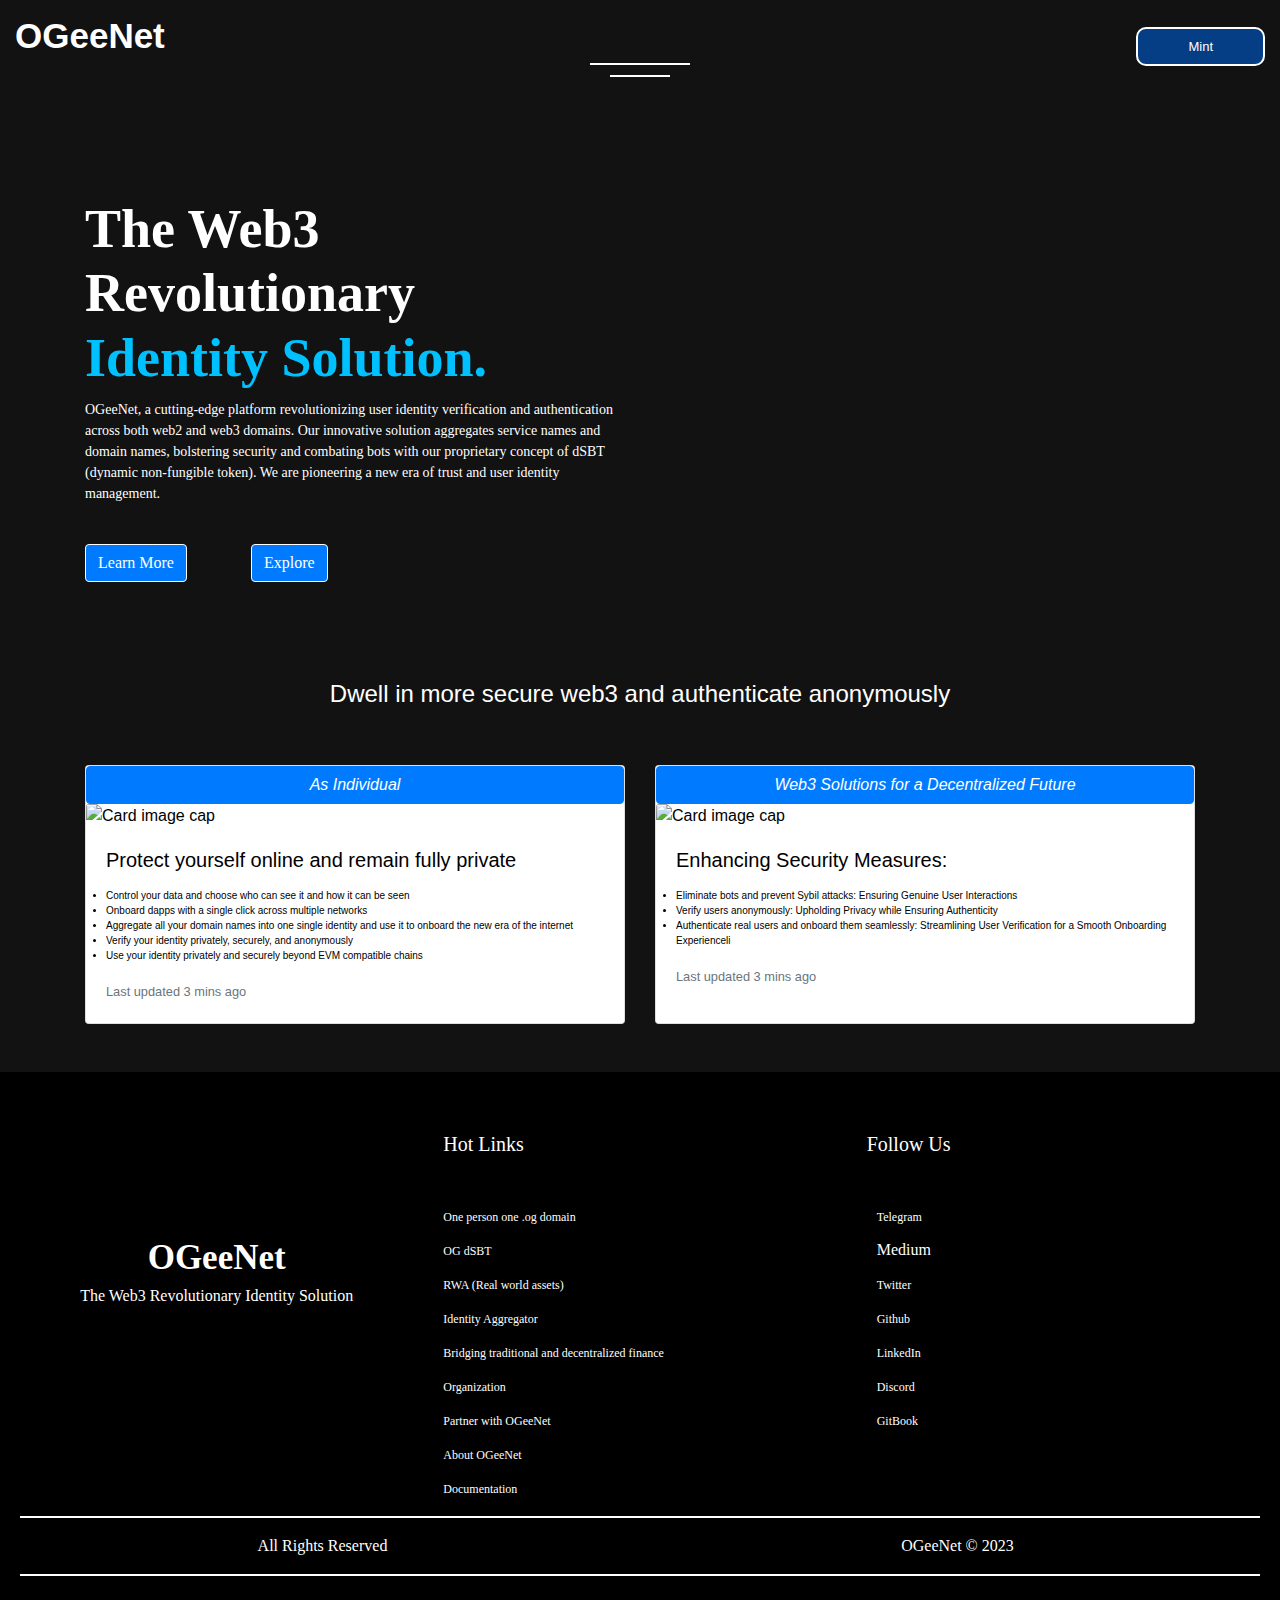
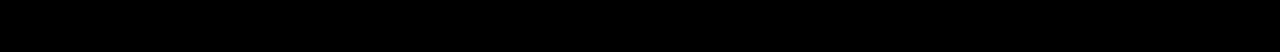
==== index.html @ a22d3715 "footer" ====
<!DOCTYPE html>
<html lang="en">
<head>
    <meta charset="UTF-8">
    <meta name="viewport" content="width=device-width, initial-scale=1.0">
    <link rel="stylesheet" href="https://cdn.jsdelivr.net/npm/bootstrap@4.0.0/dist/css/bootstrap.min.css" integrity="sha384-Gn5384xqQ1aoWXA+058RXPxPg6fy4IWvTNh0E263XmFcJlSAwiGgFAW/dAiS6JXm" crossorigin="anonymous">
    <link rel="stylesheet" href="css/styles.css" type="text/css">
    <title>OGeeNet</title>
</head>
<body>
    
    <header>
        <nav class="container-fluid">
            <a href="#" class="brand">OGeeNet</a>

            <p id="p-line"></p>
            <p id="p-line2"></p>
           
            <div class="lg-extent">
                <button id="nav-btn"><span>Mint</span></button>
            </div>
          </nav>
    </header>

   


    <div class="container" id="landing-page">
       <div class="row">
        <div class="col-md-6">
            <h1>
                The Web3 <br> Revolutionary
                 <br>
                <span id="sp-text">Identity Solution.</span>
    
            </h1>
    
            <p>
                OGeeNet, a cutting-edge platform revolutionizing user identity verification and authentication across both web2 and web3 domains. Our innovative solution aggregates service names and domain names, bolstering security and combating bots with our proprietary concept of dSBT (dynamic non-fungible token). We are pioneering a new era of trust and user identity management.
            </p>
            <br>
           <div>
            <a href="#" class="btn btn-primary">Learn More</a>
            <a href="#" class="btn btn-primary">Explore</a>
           </div>
        </div>
       </div>
    </div>



    <div class="container py-5" id="page-card">
        <h4 class="text-center pb-5">Dwell in more secure web3 and authenticate anonymously</h4>

        <div>
            <div class="card-deck">
                <div class="card">
                    <i class="btn btn-primary">As Individual</i>
                  <img class="card-img-top" src="..." alt="Card image cap">
                  <div class="card-body">
                    <h5 class="card-title">Protect yourself online and remain fully private</h5>
        
                    <p class="card-text">
                        <ul>
                            <li>

                                Control your data and choose who can see it and how it can be seen</li>
                                <li>Onboard dapps with a single click across multiple networks</li>
                               <li>Aggregate all your domain names into one single identity and use it to onboard the new era of the internet</li>
                               <li> Verify your identity privately, securely, and anonymously</li>
                               <li>Use your identity privately and securely beyond EVM compatible chains</li>

                               
                                
                        </ul>
                    </p>

                    <p class="card-text"><small class="text-muted">Last updated 3 mins ago</small></p>
                  </div>
                </div>
               
                <div class="card">
                    <i class="btn btn-primary">Web3 Solutions for a Decentralized Future</i>
                  <img class="card-img-top" src="..." alt="Card image cap">
                  <div class="card-body">
                    <h5 class="card-title">Enhancing Security Measures:</h5>
            
                    <p class="card-text">
                       
                            <ul>
                           


                            <li> Eliminate bots and prevent Sybil attacks: Ensuring Genuine User Interactions</li>
                            <li>Verify users anonymously: Upholding Privacy while Ensuring Authenticity</li>
                            <li>Authenticate real users and onboard them seamlessly: Streamlining User Verification for a Smooth Onboarding Experienceli</li>
                        </ul>
                    </p>
                    <p class="card-text"><small class="text-muted">Last updated 3 mins ago</small></p>
                  </div>
                </div>
              </div>
        </div>
    </div>




    <footer>
        <div>
            <div class="row">
                <div class="col-lg-4" id="footer-brand">
                    <a href="#" class="brand">OGeeNet</a>
                    <p>The Web3 Revolutionary Identity Solution</p>
                </div>
                <div class="col-lg-4">
                    <h5 class="mb-5">Hot Links</h5>
            




                    <ul>
                        <li><a href="#">One person one .og domain</a></li>
                        <li><a href="#">OG dSBT</a></li>
                        <li><a href="#">RWA (Real world assets)</a></li>
                        <li><a href="#">Identity Aggregator</a></li>
                        <li><a href="#">Bridging traditional and decentralized finance</a></li>
                        <li><a href="#">Organization</a></li>
                        <li><a href="#">Partner with OGeeNet</a></li>
                        <li><a href="#">About OGeeNet</a></li>
                        <li><a href="#">Documentation</a></li>

                    </ul>
                </div>

                <div class="col-lg-4">
                    <h5 class="mb-5">Follow Us</h5>
                    <ul>
                        <li><a href="#"><i class="fa-brands fa-telegram"></i>Telegram</a></li>
                        <li><a href="#"></a><i class="fa-brands fa-medium"></i>Medium</li>
                        <li><a href="#"><i class="fa-brands fa-twitter"></i>Twitter</a></li>
                        <li><a href="#"><i class="fa-brands fa-github"></i>Github</a></li>
                        <li><a href="#"><i class="fa-brands fa-linkedin"></i>LinkedIn</a></li>
                        <li><a href="#"><i class="fa-brands fa-discord"></i>Discord</a></li>
                        <li><a href="#"><i class="fa-solid fa-book"></i>GitBook</a></li>
                       
                    </ul>
                </div>
            </div>
        </div>

        <span><p></p></span>
        <div class="row text-center">
            <div class="col-lg-6">
                <p>All Rights Reserved</p>
            </div>

            <div class="col-lg-6">
               <p> OGeeNet © 2023</p>
            </div>
        </div>

        <span><p></p></span>
    </footer>


<script src="https://code.jquery.com/jquery-3.2.1.slim.min.js" integrity="sha384-KJ3o2DKtIkvYIK3UENzmM7KCkRr/rE9/Qpg6aAZGJwFDMVNA/GpGFF93hXpG5KkN" crossorigin="anonymous"></script>
<script src="https://cdn.jsdelivr.net/npm/popper.js@1.12.9/dist/umd/popper.min.js" integrity="sha384-ApNbgh9B+Y1QKtv3Rn7W3mgPxhU9K/ScQsAP7hUibX39j7fakFPskvXusvfa0b4Q" crossorigin="anonymous"></script>
<script src="https://cdn.jsdelivr.net/npm/bootstrap@4.0.0/dist/js/bootstrap.min.js" integrity="sha384-JZR6Spejh4U02d8jOt6vLEHfe/JQGiRRSQQxSfFWpi1MquVdAyjUar5+76PVCmYl" crossorigin="anonymous"></script>
<script src="https://kit.fontawesome.com/83aa40f2f0.js" crossorigin="anonymous"></script>
</body>
</html>
---- css/styles.css ----
* {
    padding: 0;
    margin: 0;
    box-sizing: border-box;


}

body {
    background-color: #121212;
    color: white;
}

a {
    color: white;
}
a:hover{
    color: #fff;
}
nav {
    margin-top: 10px;
}
.brand {
    font-size: 35px;
    font-weight: 900;
}
nav #line {
    width: 300px;
    height: 5px;
    background-color: #fff;
    

}

#nav-btn {
    padding: 8px 50px;
    background-color: #063E85;
    color: #fff;
    font-size: 13px;
    border: 2px solid #fff;
    border-radius: 10px;
    float: right;
    margin-top: -50px;
}

#p-line {
    margin: auto;
    width: 60px;
    height: 2px;
    background-color: #fff;
    text-align: center;
    margin-bottom: 10px;
}
#p-line2 {
    margin: auto;
    width: 30px;
    height: 2px;
    background-color: #fff;
    text-align: center;
}

#landing-page {
    margin-top: 120px;
    font-family: 'Montserrat';
}

#landing-page a{
    border: 1px solid #fff;
    margin-right: 60px;
}

#landing-page #sp-text{
    color: #00C1FF;
}

#landing-page h1{
    font-size: 54px;
    font-family: 'Montserrat';
    font-weight: 900;
}
#landing-page p{
    font-size: 14px;
}

#page-card{
    color: #000;
    margin-top: 50px;
}
#page-card h4{
    color: #fff;
}

#page-card li{
    font-size:10px;
}



footer{
    font-family: 'Montserrat';
    background-color: #000000;
    padding: 60px 20px;
}


footer li{
    list-style: none;
    margin-top: 10px;

}

footer a {
    font-size: 12px;
}
footer i{
    margin-right: 10px;
}
footer span p{
    width: 100%;
    height: 2px;
    background-color: #fff;
}



@media only screen and (min-width: 781px) {
  

    #p-line {
        margin: auto;
        width: 100px;
        height: 2px;
        background-color: #fff;
        text-align: center;
        margin-bottom: 10px;
    }
    #p-line2 {
        margin: auto;
        width: 60px;
        height: 2px;
        background-color: #fff;
        text-align: center;
    }


    footer #footer-brand{
        margin-top: 100px;
        text-align: center;
    }
    

}

@media only screen and (max-width: 780px){
    #landing-page h1{
        font-size: 35px;
    }
}
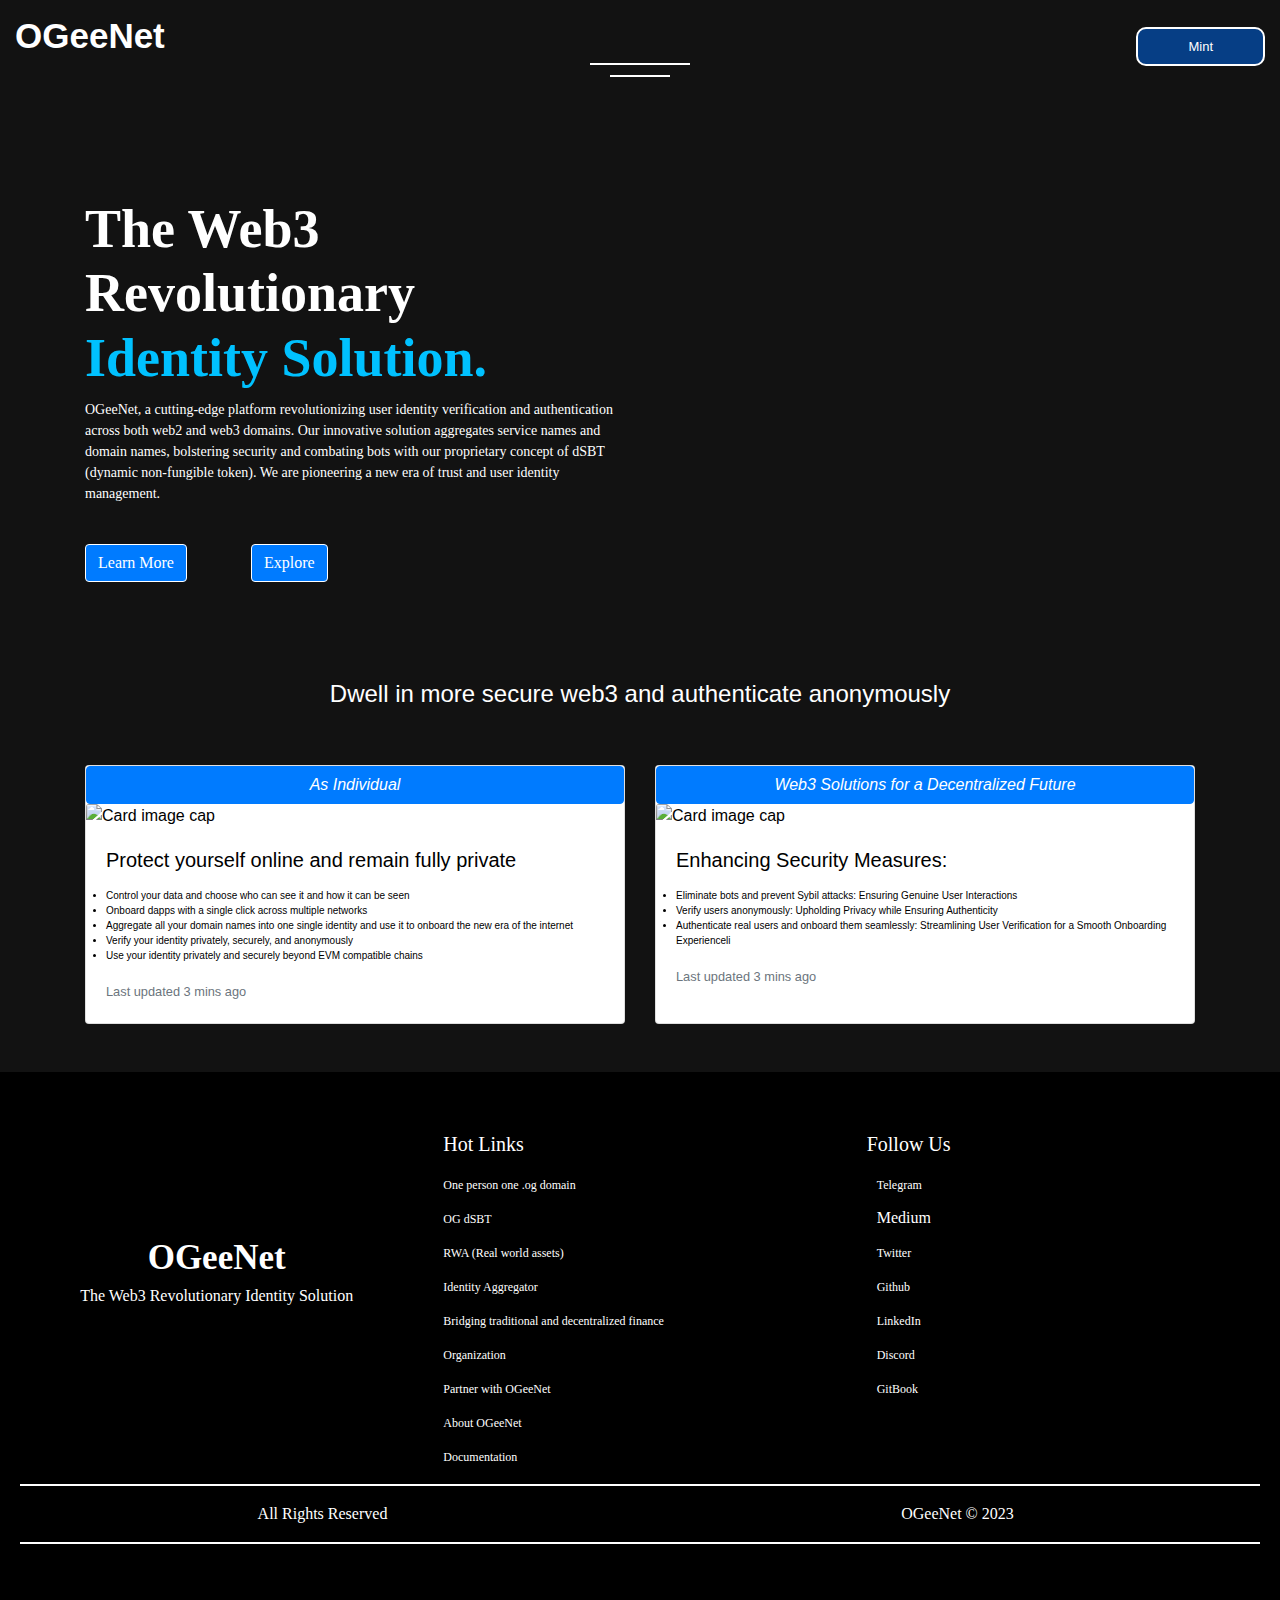
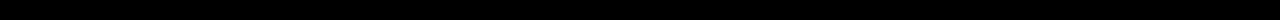
==== commit f53708b1: "footer" ====
--- a/index.html
+++ b/index.html
@@ -114,7 +114,7 @@
                     <p>The Web3 Revolutionary Identity Solution</p>
                 </div>
                 <div class="col-lg-4">
-                    <h5 class="mb-5">Hot Links</h5>
+                    <h5 class="mb-3">Hot Links</h5>
             
 
 
@@ -135,7 +135,7 @@
                 </div>
 
                 <div class="col-lg-4">
-                    <h5 class="mb-5">Follow Us</h5>
+                    <h5 class="mb-3">Follow Us</h5>
                     <ul>
                         <li><a href="#"><i class="fa-brands fa-telegram"></i>Telegram</a></li>
                         <li><a href="#"></a><i class="fa-brands fa-medium"></i>Medium</li>
@@ -160,7 +160,6 @@
                <p> OGeeNet © 2023</p>
             </div>
         </div>
-
         <span><p></p></span>
     </footer>
 
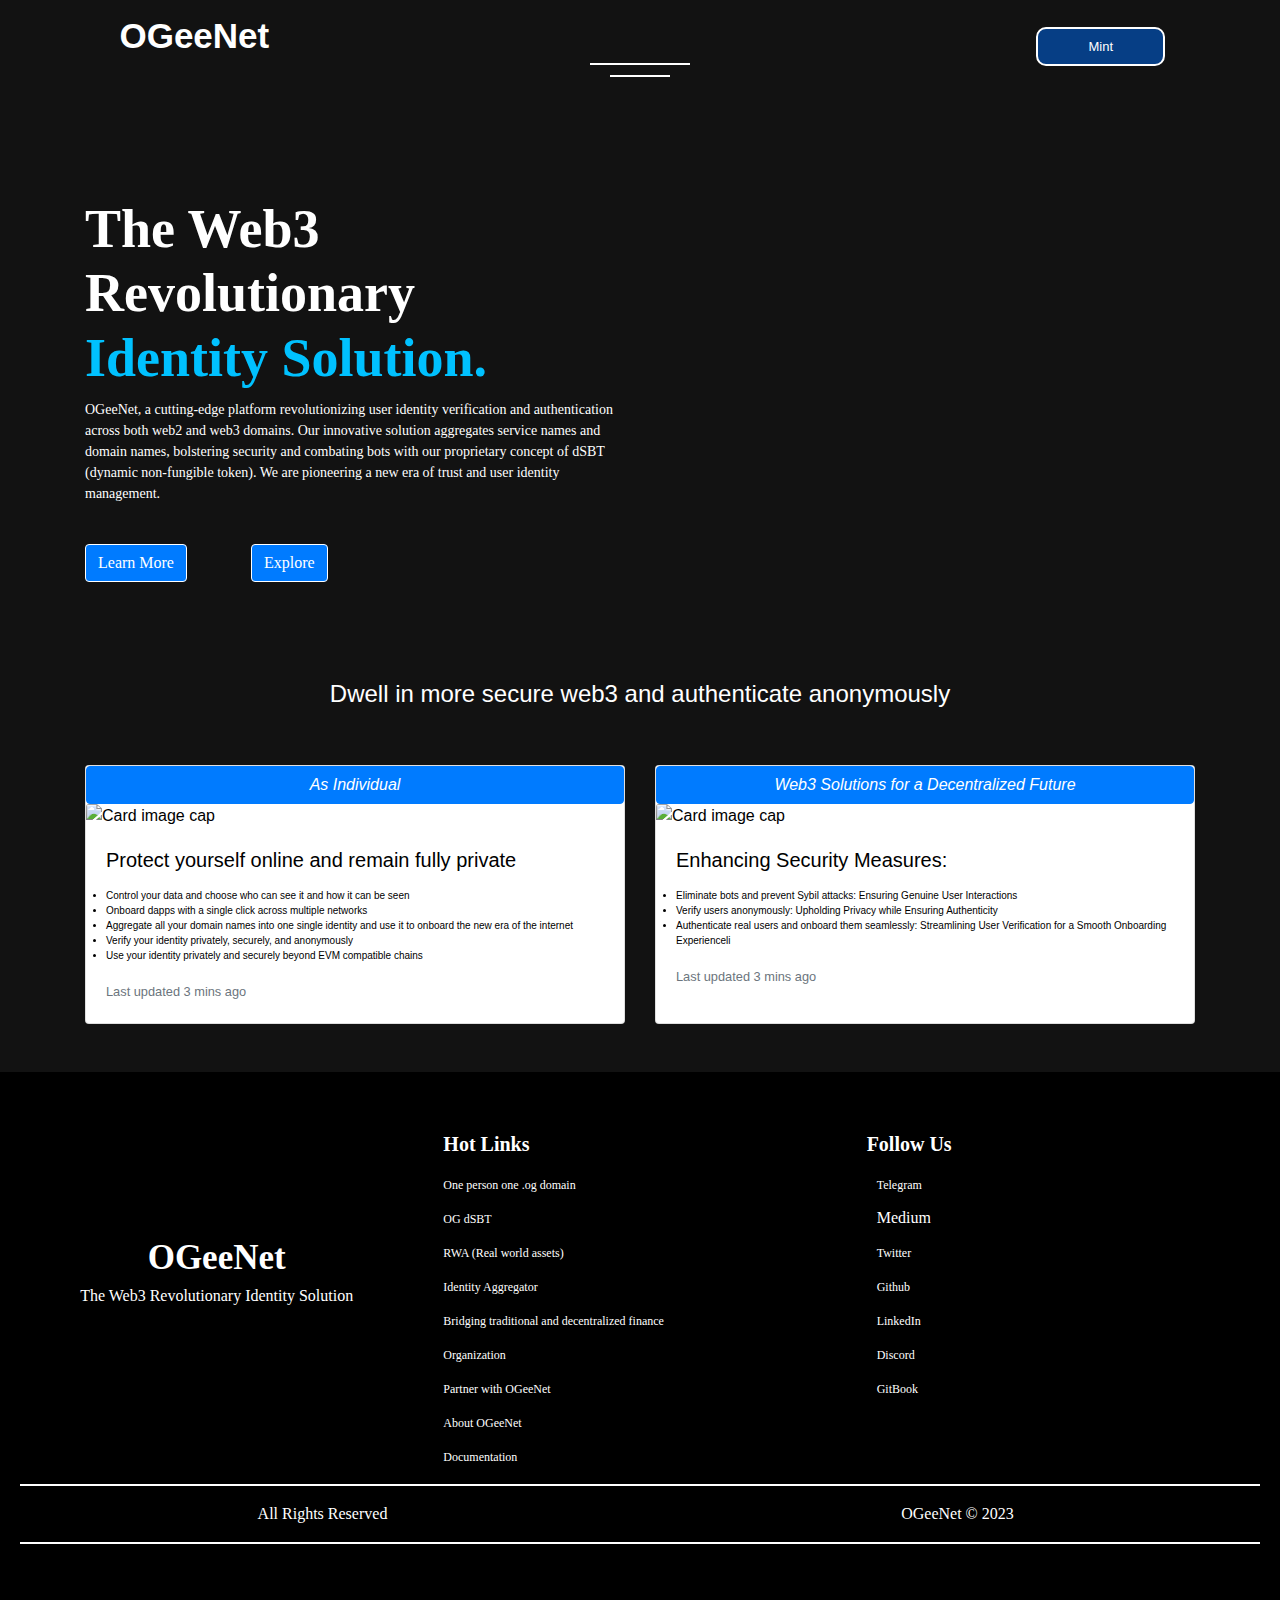
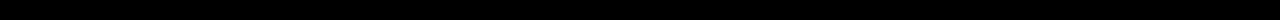
==== commit bb37fbd7: "footer" ====
--- a/index.html
+++ b/index.html
@@ -11,6 +11,7 @@
     
     <header>
         <nav class="container-fluid">
+            <img src="" alt="">
             <a href="#" class="brand">OGeeNet</a>
 
             <p id="p-line"></p>
@@ -137,13 +138,13 @@
                 <div class="col-lg-4">
                     <h5 class="mb-3">Follow Us</h5>
                     <ul>
-                        <li><a href="#"><i class="fa-brands fa-telegram"></i>Telegram</a></li>
+                        <li><a href="https://t.me/BetaNft"><i class="fa-brands fa-telegram"></i>Telegram</a></li>
                         <li><a href="#"></a><i class="fa-brands fa-medium"></i>Medium</li>
-                        <li><a href="#"><i class="fa-brands fa-twitter"></i>Twitter</a></li>
+                        <li><a href="https://twitter.com/OGeeNet"><i class="fa-brands fa-twitter"></i>Twitter</a></li>
                         <li><a href="#"><i class="fa-brands fa-github"></i>Github</a></li>
                         <li><a href="#"><i class="fa-brands fa-linkedin"></i>LinkedIn</a></li>
-                        <li><a href="#"><i class="fa-brands fa-discord"></i>Discord</a></li>
-                        <li><a href="#"><i class="fa-solid fa-book"></i>GitBook</a></li>
+                        <li><a href="https://discord.gg/JMw3vTjDrb"><i class="fa-brands fa-discord"></i>Discord</a></li>
+                        <li><a href="https://docs-furanlab.gitbook.io/furan"><i class="fa-solid fa-book"></i>GitBook</a></li>
                        
                     </ul>
                 </div>
--- a/css/styles.css
+++ b/css/styles.css
@@ -121,9 +121,16 @@
     background-color: #fff;
 }
 
+footer h5{
+    font-weight: 600;
+}
+
 
 
 @media only screen and (min-width: 781px) {
+    header{
+        padding: 0 100px;
+    }
   
 
     #p-line {
@@ -155,4 +162,7 @@
     #landing-page h1{
         font-size: 35px;
     }
+    footer{
+        text-align: center;
+    }
 }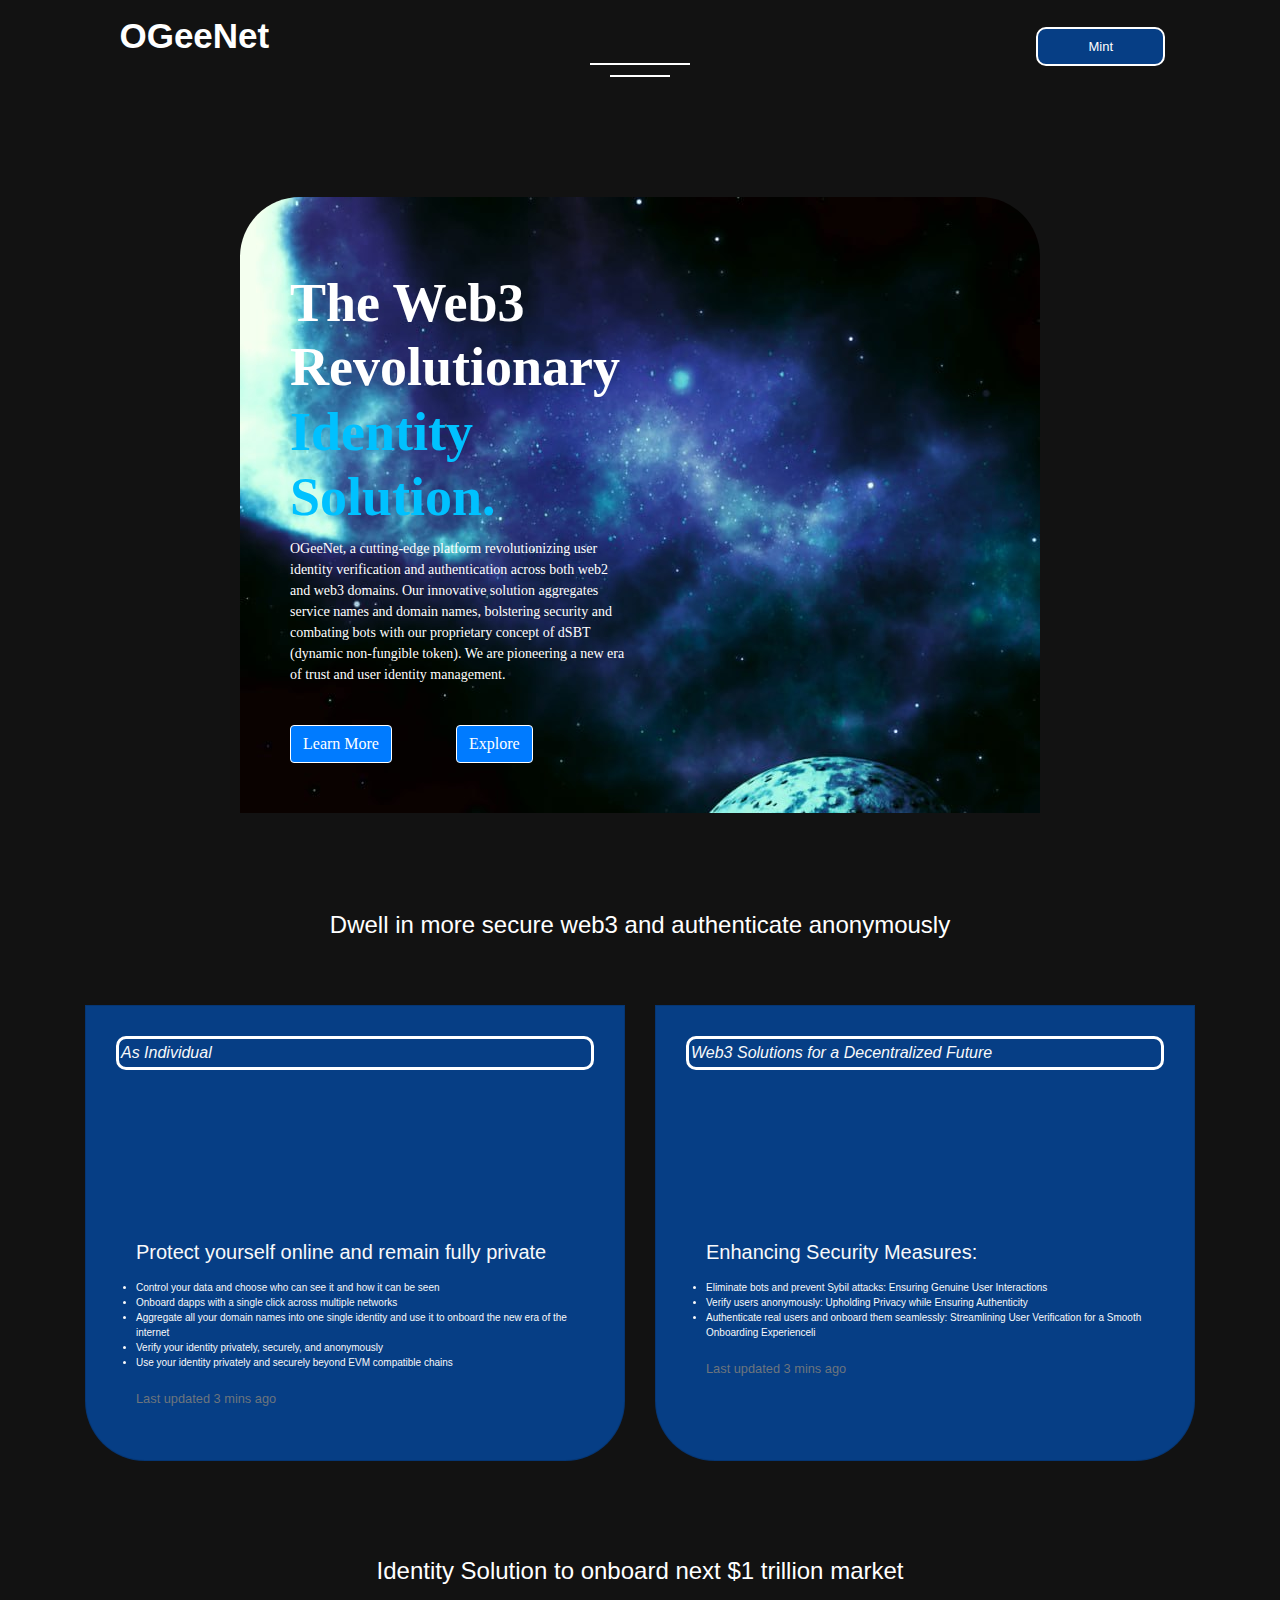
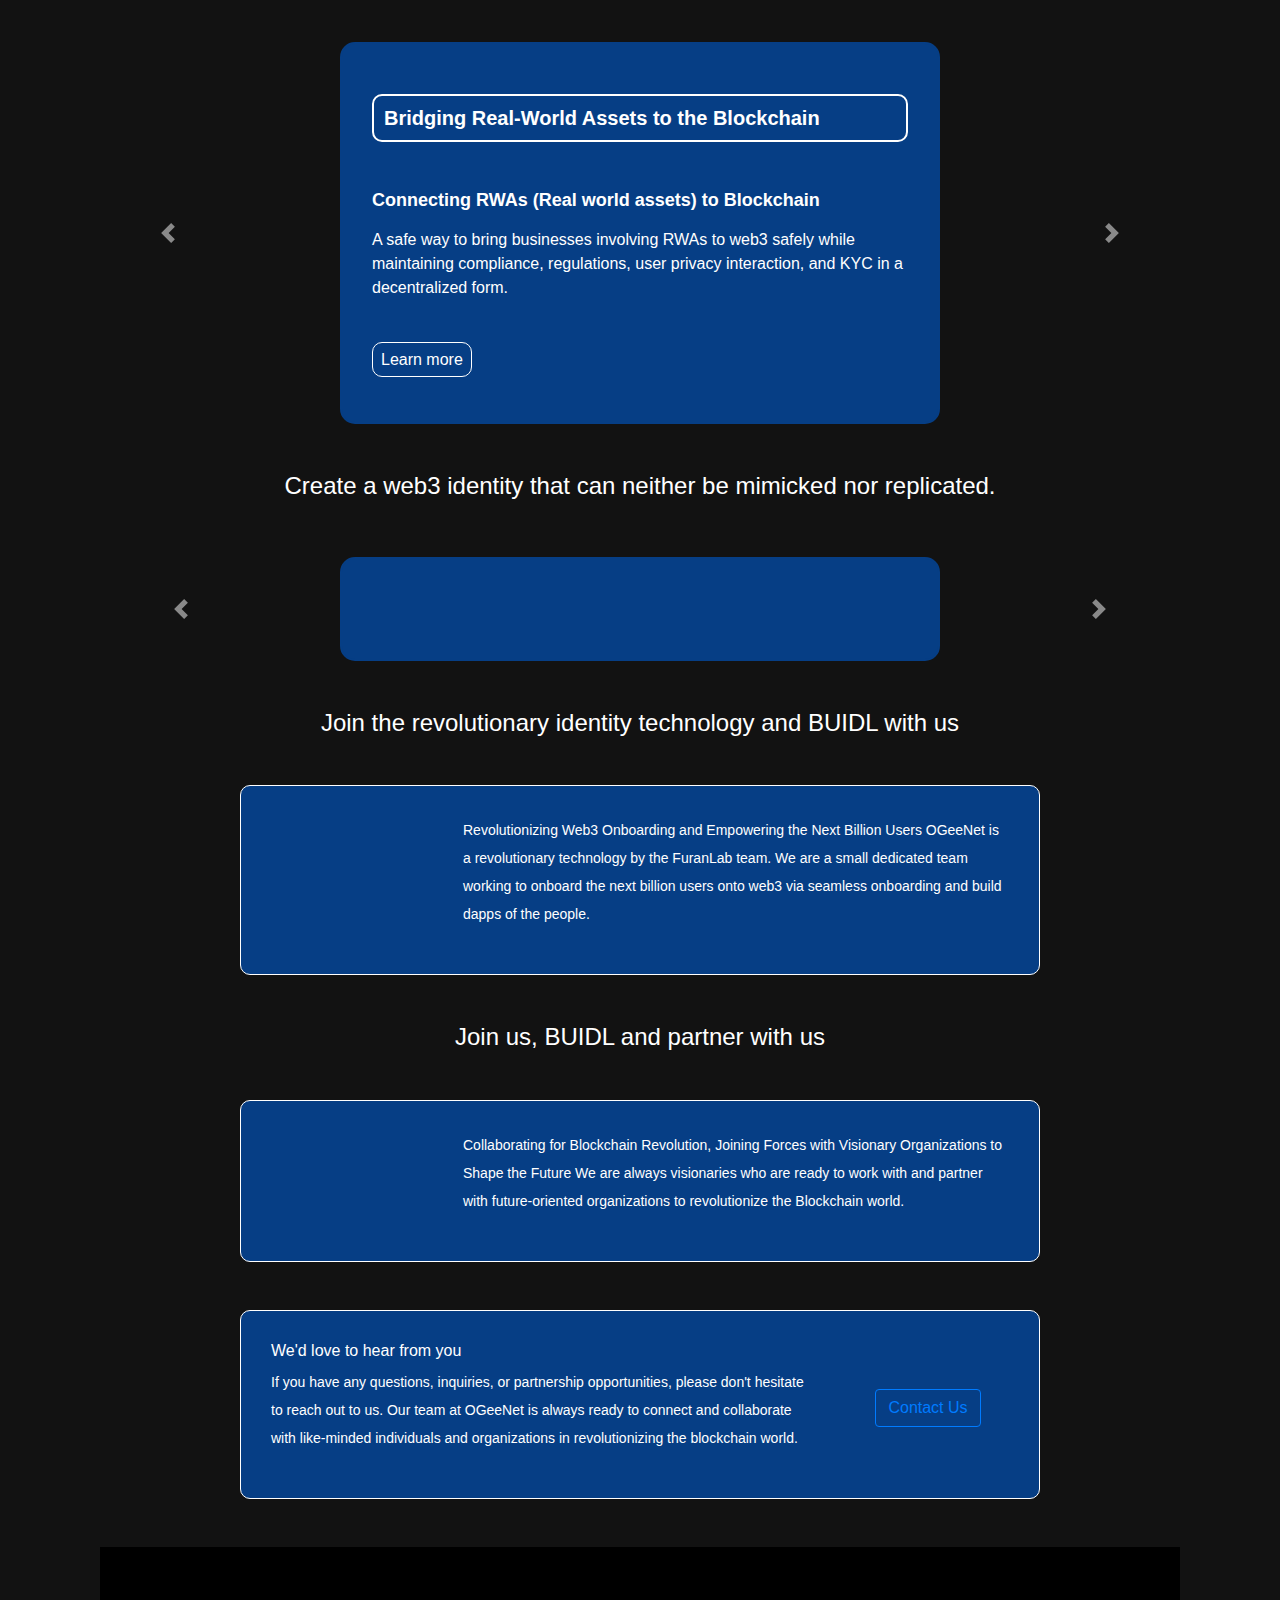
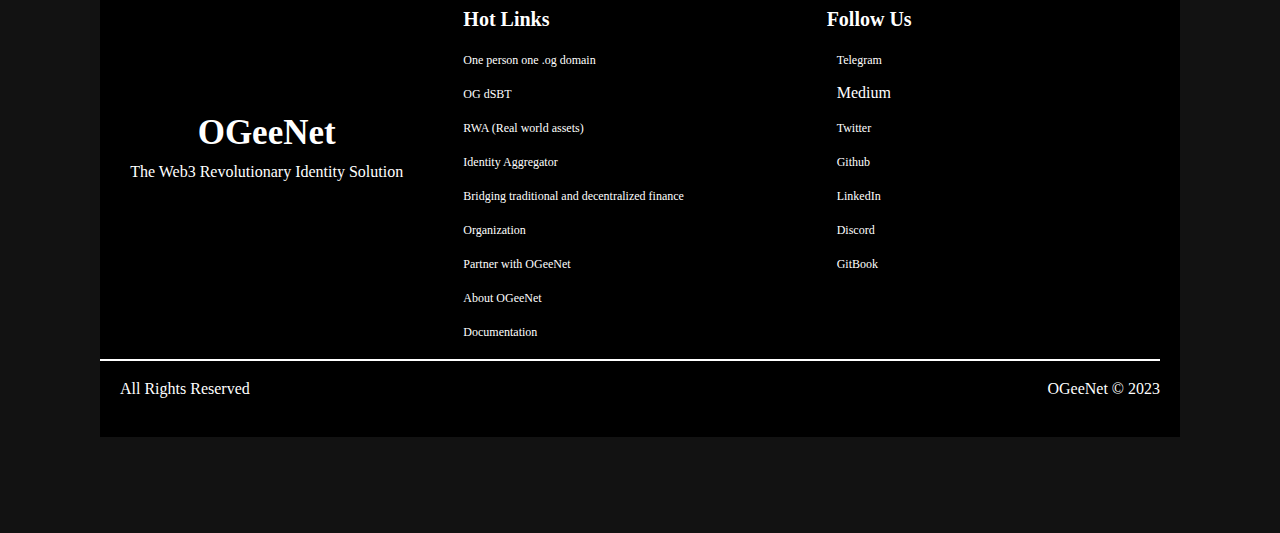
==== commit bc50a8b1: "mobile" ====
--- a/index.html
+++ b/index.html
@@ -16,37 +16,77 @@
 
             <p id="p-line"></p>
             <p id="p-line2"></p>
-           
             <div class="lg-extent">
-                <button id="nav-btn"><span>Mint</span></button>
-            </div>
+              
+              <button id="nav-btn" data-toggle="modal" data-target="#exampleModalCenter"><span>Mint</span></button>
+            </div>
+
+            
+
+  
+  <!-- Modal -->
+  <div class="modal fade" id="exampleModalCenter" tabindex="-1" role="dialog" aria-labelledby="exampleModalCenterTitle" aria-hidden="true">
+    <div class="modal-dialog modal-dialog-centered" role="document">
+      <div class="modal-content">
+        <div class="modal-header">
+          <h5 class="modal-title" id="exampleModalLongTitle">Choose the way to connect:</h5>
+          <button type="button" class="close" data-dismiss="modal" aria-label="Close">
+            <span aria-hidden="true">&times;</span>
+          </button>
+        </div>
+        <br>
+        <div class="modal-body text-dark">
+
+          <div class="row">
+            <div class="col-12">
+              
+          <a href="mint.html">Venom chrome extension</a>
+            </div>
+            <br><br><br>
+
+            <div class="col-12">
+             
+          <a href="mint.html">Venom Mobile App</a>
+            </div>
+          </div>
+        </div>
+       
+      </div>
+    </div>
+  </div>
           </nav>
     </header>
 
    
 
 
-    <div class="container" id="landing-page">
-       <div class="row">
-        <div class="col-md-6">
-            <h1>
-                The Web3 <br> Revolutionary
-                 <br>
-                <span id="sp-text">Identity Solution.</span>
-    
-            </h1>
-    
-            <p>
-                OGeeNet, a cutting-edge platform revolutionizing user identity verification and authentication across both web2 and web3 domains. Our innovative solution aggregates service names and domain names, bolstering security and combating bots with our proprietary concept of dSBT (dynamic non-fungible token). We are pioneering a new era of trust and user identity management.
-            </p>
-            <br>
-           <div>
-            <a href="#" class="btn btn-primary">Learn More</a>
-            <a href="#" class="btn btn-primary">Explore</a>
-           </div>
-        </div>
-       </div>
-    </div>
+
+      <div class="container" id="landing-page">
+      
+        <div class="row">
+         <div class="col-md-6">
+           <img  alt="">
+             <h1>
+                 The Web3 <br> Revolutionary
+                  <br>
+                 <span id="sp-text">Identity Solution.</span>
+     
+             </h1>
+     
+             <p>
+                 OGeeNet, a cutting-edge platform revolutionizing user identity verification and authentication across both web2 and web3 domains. Our innovative solution aggregates service names and domain names, bolstering security and combating bots with our proprietary concept of dSBT (dynamic non-fungible token). We are pioneering a new era of trust and user identity management.
+             </p>
+             <br>
+            <div>
+             <a href="#" class="btn btn-primary">Learn More</a>
+             <a href="#" class="btn btn-primary">Explore</a>
+            </div>
+         </div>
+        </div>
+     </div>
+
+ 
+   
 
 
 
@@ -54,10 +94,13 @@
         <h4 class="text-center pb-5">Dwell in more secure web3 and authenticate anonymously</h4>
 
         <div>
-            <div class="card-deck">
+            <div class="card-deck text-light">
+              
                 <div class="card">
-                    <i class="btn btn-primary">As Individual</i>
-                  <img class="card-img-top" src="..." alt="Card image cap">
+                 
+                    <i class="">As Individual</i>
+                   
+                  
                   <div class="card-body">
                     <h5 class="card-title">Protect yourself online and remain fully private</h5>
         
@@ -70,9 +113,7 @@
                                <li>Aggregate all your domain names into one single identity and use it to onboard the new era of the internet</li>
                                <li> Verify your identity privately, securely, and anonymously</li>
                                <li>Use your identity privately and securely beyond EVM compatible chains</li>
-
-                               
-                                
+      
                         </ul>
                     </p>
 
@@ -81,8 +122,8 @@
                 </div>
                
                 <div class="card">
-                    <i class="btn btn-primary">Web3 Solutions for a Decentralized Future</i>
-                  <img class="card-img-top" src="..." alt="Card image cap">
+                    <i class="">Web3 Solutions for a Decentralized Future</i>
+                 
                   <div class="card-body">
                     <h5 class="card-title">Enhancing Security Measures:</h5>
             
@@ -102,6 +143,182 @@
                 </div>
               </div>
         </div>
+    </div>
+
+
+
+
+    <div class="container py-5" id="flip-card">
+      <h4 class="text-center pb-5">Identity Solution to onboard next $1 trillion
+        market
+      </h4>
+
+        
+      <div>
+        <div id="carouselExampleIndicators" class="carousel slide" data-ride="carousel">
+    
+          <div class="carousel-inner">
+            <div class="carousel-item active">
+              <div id="float-card">
+                <h5 class="mb-5">Bridging Real-World Assets to the Blockchain</h5>
+
+                <h6 class="mb-3">Connecting RWAs (Real world assets) to Blockchain</h6>
+                <p class="mb-5">
+                  A safe way to bring businesses involving RWAs to web3 safely while maintaining compliance, regulations, user privacy interaction, and KYC in a decentralized form.
+                </p>
+                
+                <a href="#">Learn more</a>
+              </div>
+            </div>
+            <div class="carousel-item">
+              <div id="float-card">
+                <h5 class="mb-5">Seamless Identity Aggression: Streamling User Identity Across Web2 and Web3 Era</h5>
+
+                <h6 class="mb-3">Connecting RWAs (Real world assets) to Blockchain</h6>
+                <p class="mb-5">
+                  A safe way to bring businesses involving RWAs to web3 safely while maintaining compliance, regulations, user privacy interaction, and KYC in a decentralized form.
+                </p>
+                
+                <a href="#">Learn more</a>
+              </div>
+            </div>
+            <div class="carousel-item">
+              <div id="float-card">
+                <h5 class="mb-5">Empowering Privacy</h5>
+
+                <h6 class="mb-3">Connecting RWAs (Real world assets) to Blockchain</h6>
+                <p class="mb-5">
+                  A safe way to bring businesses involving RWAs to web3 safely while maintaining compliance, regulations, user privacy interaction, and KYC in a decentralized form.
+                </p>
+                
+                <a href="#">Learn more</a>
+              </div>
+            </div>
+          </div>
+          <a class="carousel-control-prev" href="#carouselExampleIndicators" role="button" data-slide="prev">
+            <span class="carousel-control-prev-icon" aria-hidden="true"></span>
+            <span class="sr-only">Previous</span>
+          </a>
+          <a class="carousel-control-next" href="#carouselExampleIndicators" role="button" data-slide="next">
+            <span class="carousel-control-next-icon" aria-hidden="true"></span>
+            <span class="sr-only">Next</span>
+          </a>
+        </div>
+      </div>
+
+
+
+
+      <div>
+
+
+      
+
+        
+    <div class="container py-5" id="flip-card">
+      <h4 class="text-center pb-5">Create a web3 identity that can
+        neither be mimicked nor replicated.
+      </h4>
+
+        
+      <div>
+        <div id="carouselExampleIndicators" class="carousel slide" data-ride="carousel">
+    
+          <div class="carousel-inner">
+            <div class="carousel-item active">
+             <div id="float-card">
+              <!-- <h5>Bridging Real-World Assets to the Blockchain</h5>
+
+                <h6>Connecting RWAs (Real world assets) to Blockchain</h6>
+                <p>
+                  A safe way to bring businesses involving RWAs to web3 safely while maintaining compliance, regulations, user privacy interaction, and KYC in a decentralized form.
+                </p>
+                
+                <a href="#">Learn more</a> -->
+
+             </div>
+            </div>
+            <div class="carousel-item">
+              <h1 class="d-block w-100 text-center">Hey</h1>
+            </div>
+            <div class="carousel-item">
+              <h1 class="d-block w-100 text-center">Welcome</h1>
+            </div>
+          </div>
+          <a class="carousel-control-prev" href="#carouselExampleIndicators" role="button" data-slide="prev">
+            <span class="carousel-control-prev-icon" aria-hidden="true"></span>
+            <span class="sr-only">Previous</span>
+          </a>
+          <a class="carousel-control-next" href="#carouselExampleIndicators" role="button" data-slide="next">
+            <span class="carousel-control-next-icon" aria-hidden="true"></span>
+            <span class="sr-only">Next</span>
+          </a>
+        </div>
+      </div>
+
+
+      <div>
+
+
+
+
+    <div class="container" id="join">
+      <h4 class="text-center mt-5">Join the revolutionary identity technology and BUIDL with us</h4>
+
+      <div id="join-board" class="mt-5">
+       <div class="row">
+        <div class="col-lg-3">
+
+        </div>
+        <div class="col-lg-9">
+          <p>
+            Revolutionizing Web3 Onboarding and Empowering the Next Billion Users
+          OGeeNet is a revolutionary technology by the FuranLab team. We are a small dedicated
+           team working to onboard the next billion users onto web3 via seamless onboarding and 
+           build dapps of the people.
+          </p>
+        </div>
+       </div>
+      </div>
+
+      <h4 class="text-center mt-5">Join us, BUIDL and partner with us</h4>
+
+      <div id="join-board" class="mt-5 mb-5"> 
+        <div class="row">
+          <div class="col-lg-3">
+
+          </div>
+
+          <div class="col-lg-9">
+            <p>
+              Collaborating for Blockchain Revolution, Joining Forces with Visionary Organizations to Shape the Future
+    
+              We are always visionaries who are ready to work with and partner with future-oriented organizations to revolutionize the Blockchain world.
+    
+            </p>
+          </div>
+        </div>
+      </div>
+
+
+      <div id="join-board" class="mt-5 mb-5">
+        <div class="row">
+         <div class="col-lg-9">
+          <h6>We'd love to hear from you</h6>
+          <p>
+            
+
+          If you have any questions, inquiries, or partnership opportunities, please don't hesitate to reach out to us. Our team at OGeeNet is always ready to connect and collaborate with like-minded individuals and organizations in revolutionizing the blockchain world.
+          </p>
+ 
+         </div>
+         <div class="col-lg-3 ">
+           <p class="text-center text-light mt-5">
+             <a href="#" class="btn btn-outline-primary">Contact Us</a>
+           </p>
+         </div>
+        </div>
+       </div>
     </div>
 
 
@@ -152,17 +369,15 @@
         </div>
 
         <span><p></p></span>
-        <div class="row text-center">
-            <div class="col-lg-6">
-                <p>All Rights Reserved</p>
-            </div>
-
-            <div class="col-lg-6">
-               <p> OGeeNet © 2023</p>
-            </div>
-        </div>
-        <span><p></p></span>
+        <div id="footer-right">
+            <p>All Rights Reserved</p>
+            <p id="f-l"> OGeeNet © 2023</p>
+        </div>
+     
     </footer>
+
+
+
 
 
 <script src="https://code.jquery.com/jquery-3.2.1.slim.min.js" integrity="sha384-KJ3o2DKtIkvYIK3UENzmM7KCkRr/rE9/Qpg6aAZGJwFDMVNA/GpGFF93hXpG5KkN" crossorigin="anonymous"></script>
--- a/css/styles.css
+++ b/css/styles.css
@@ -19,7 +19,10 @@
 }
 nav {
     margin-top: 10px;
-}
+   
+}
+
+
 .brand {
     font-size: 35px;
     font-weight: 900;
@@ -28,12 +31,35 @@
     width: 300px;
     height: 5px;
     background-color: #fff;
-    
-
-}
+}
+
+
+
+.modal-content{
+    background-image: linear-gradient(180deg, #55C8ED 0%, #16155D 78.12%, #063E88 100%);
+    padding: 30px;
+
+}
+
+
+.modal-body {
+    text-align: center;
+    margin-top: 20px;
+}
+
+
+.modal-body a{
+    border: 1px solid #fff;
+    border-radius: 5px;
+    padding: 15px;
+    margin-bottom: 20px;
+    background-color: #063E85;
+}
+
+
 
 #nav-btn {
-    padding: 8px 50px;
+    padding: 8px 30px;
     background-color: #063E85;
     color: #fff;
     font-size: 13px;
@@ -42,6 +68,8 @@
     float: right;
     margin-top: -50px;
 }
+
+
 
 #p-line {
     margin: auto;
@@ -59,14 +87,41 @@
     text-align: center;
 }
 
+
+/* img.background {
+    position: absolute;
+    left: 0px;
+    z-index: -1;
+    max-width: 800px;
+    border-radius: 60px 60px 0 0;
+    -webkit-filter: blur(10px); 
+    filter: blur(10px);
+    } */
+
 #landing-page {
     margin-top: 120px;
     font-family: 'Montserrat';
+    padding: 50px;
+    background-image: url(../images/bgimage.gif);
+    position: relative;
+    left: 0px;
+    z-index: -1;
+    max-width: 800px;
+    border-radius: 60px 60px 0 0;
+    /* -webkit-filter: blur(10px);
+    filter: blur(10px); */
+}
+#landing-page .row{
+    display: block;
+    filter: none;
+    -webkit-filter: none;
+    z-index: 10;
 }
 
 #landing-page a{
     border: 1px solid #fff;
     margin-right: 60px;
+    
 }
 
 #landing-page #sp-text{
@@ -77,6 +132,8 @@
     font-size: 54px;
     font-family: 'Montserrat';
     font-weight: 900;
+  
+
 }
 #landing-page p{
     font-size: 14px;
@@ -85,21 +142,87 @@
 #page-card{
     color: #000;
     margin-top: 50px;
-}
+    
+    
+}
+#page-card .card{
+    border-radius: 0px 0px 60px 60px;
+    background-color: #063E85;
+    margin-top: 10px;
+    padding: 30px;
+}
+
+
 #page-card h4{
     color: #fff;
 }
 
+#page-card .card-body{
+    margin-top: 150px;
+}
+
+#page-card  i{
+    border: 3px solid #fff;
+   border-radius: 10px;
+   padding: 2px;
+}
 #page-card li{
     font-size:10px;
 }
+
+
+#join-board{
+    max-width: 800px;
+    background-color: #063E85;
+    color: #fff;
+    border: 1px solid #fff;
+    border-radius: 10px;
+    margin: auto;
+    padding: 30px;
+}
+
+#join-board p{
+    
+    font-size: 14px;
+    line-height: 2em;
+}
+
+#flip-card #float-card{
+    border: 2px solid #063E85;
+    border-radius: 15px;
+    background-color: #063E85;
+    max-width: 600px;
+    margin: auto;
+    padding: 50px 30px;
+}
+
+#float-card h5{
+
+ font-weight: 600;
+ border: 2px solid #fff;
+ padding: 10px;
+ border-radius: 10px;
+ 
+}
+#float-card h6{
+    font-weight: 600;
+    font-size: 18px;
+}
+
+#float-card a{
+    border: 1px solid #fff;
+    border-radius: 10px;
+    padding: 8px;
+    margin-top: 20px;
+}
+
 
 
 
 footer{
     font-family: 'Montserrat';
     background-color: #000000;
-    padding: 60px 20px;
+    padding: 60px 20px 20px 0;
 }
 
 
@@ -124,12 +247,22 @@
 footer h5{
     font-weight: 600;
 }
+#footer-right{
+    margin-left: 20px;
+}
+#footer-right #f-l{
+    float: right;
+    margin-top: -40px;
+}
 
 
 
 @media only screen and (min-width: 781px) {
     header{
         padding: 0 100px;
+    }
+    #nav-btn {
+        padding: 8px 50px;
     }
   
 
@@ -159,10 +292,17 @@
 }
 
 @media only screen and (max-width: 780px){
+    #landing-page{
+        text-align: center;
+    }
     #landing-page h1{
         font-size: 35px;
     }
     footer{
         text-align: center;
     }
+    .brand {
+        font-size: 25px;
+        font-weight: 900;
+    }
 }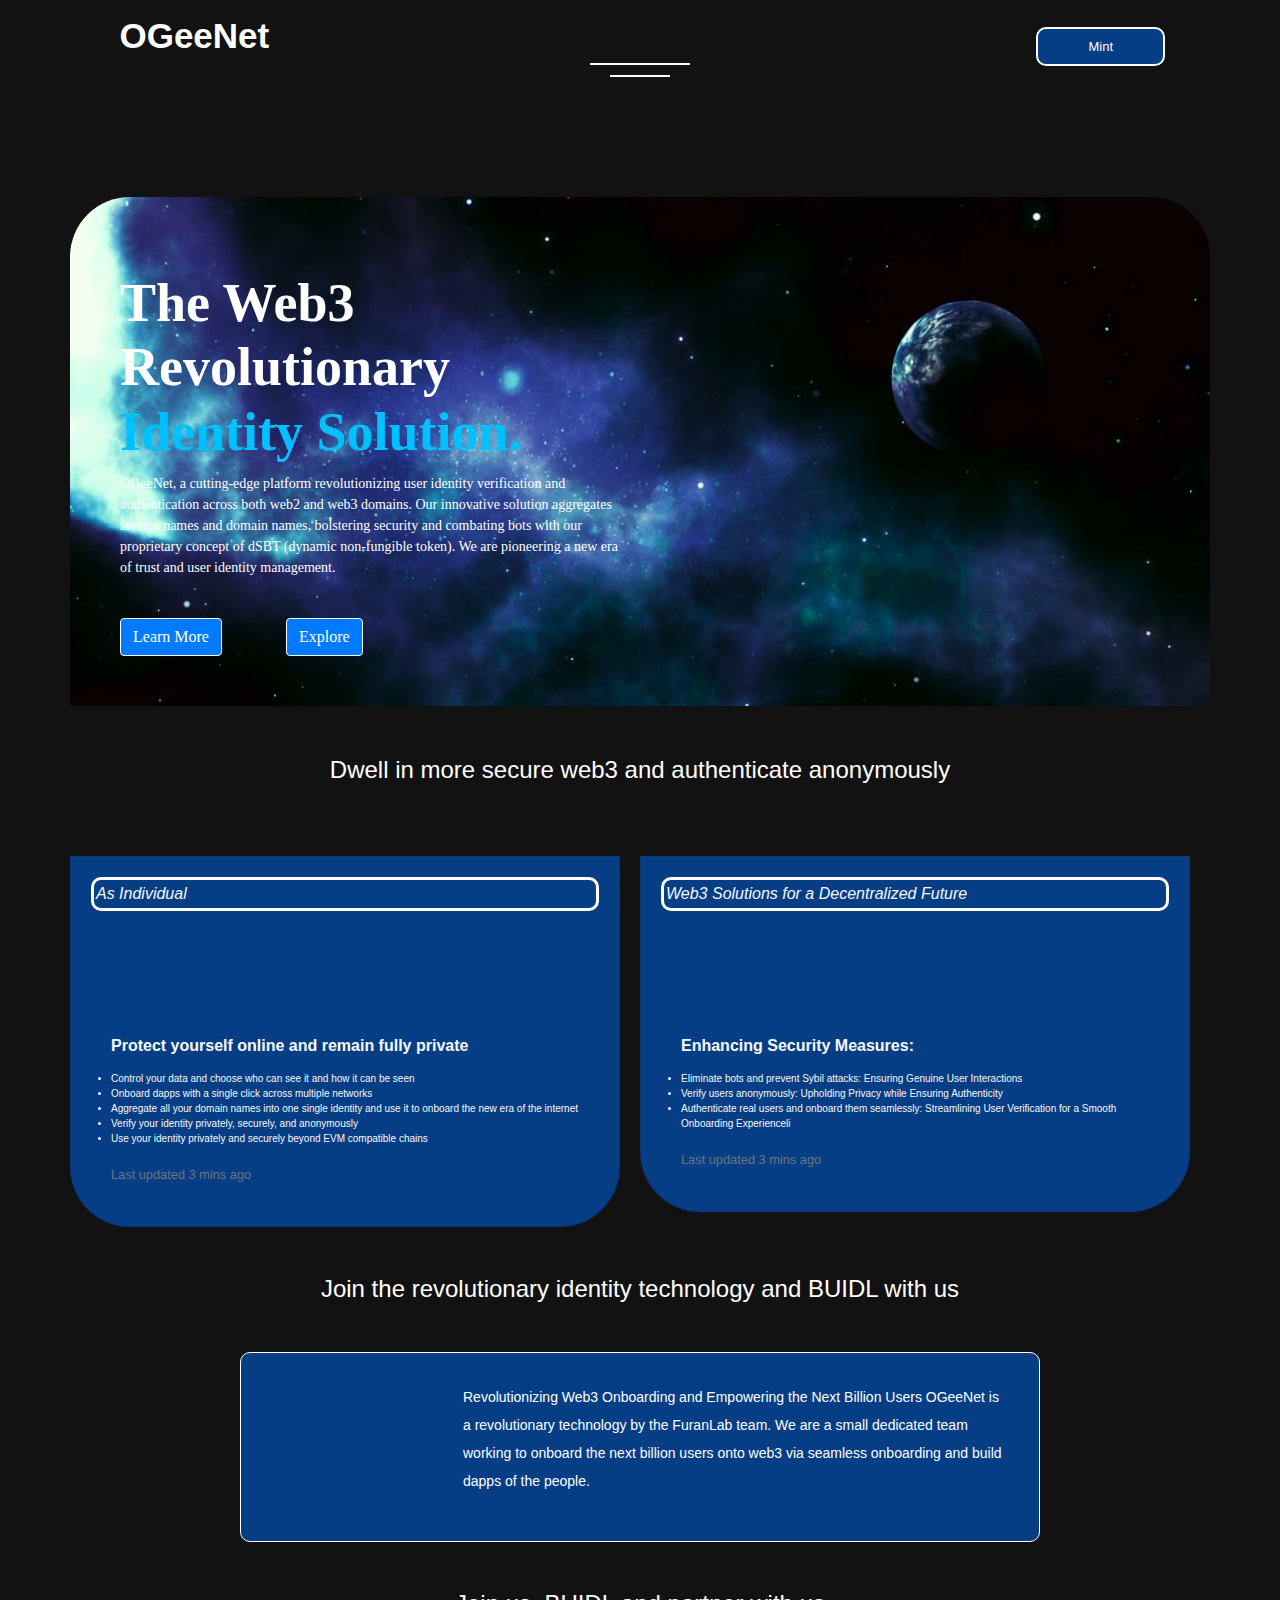
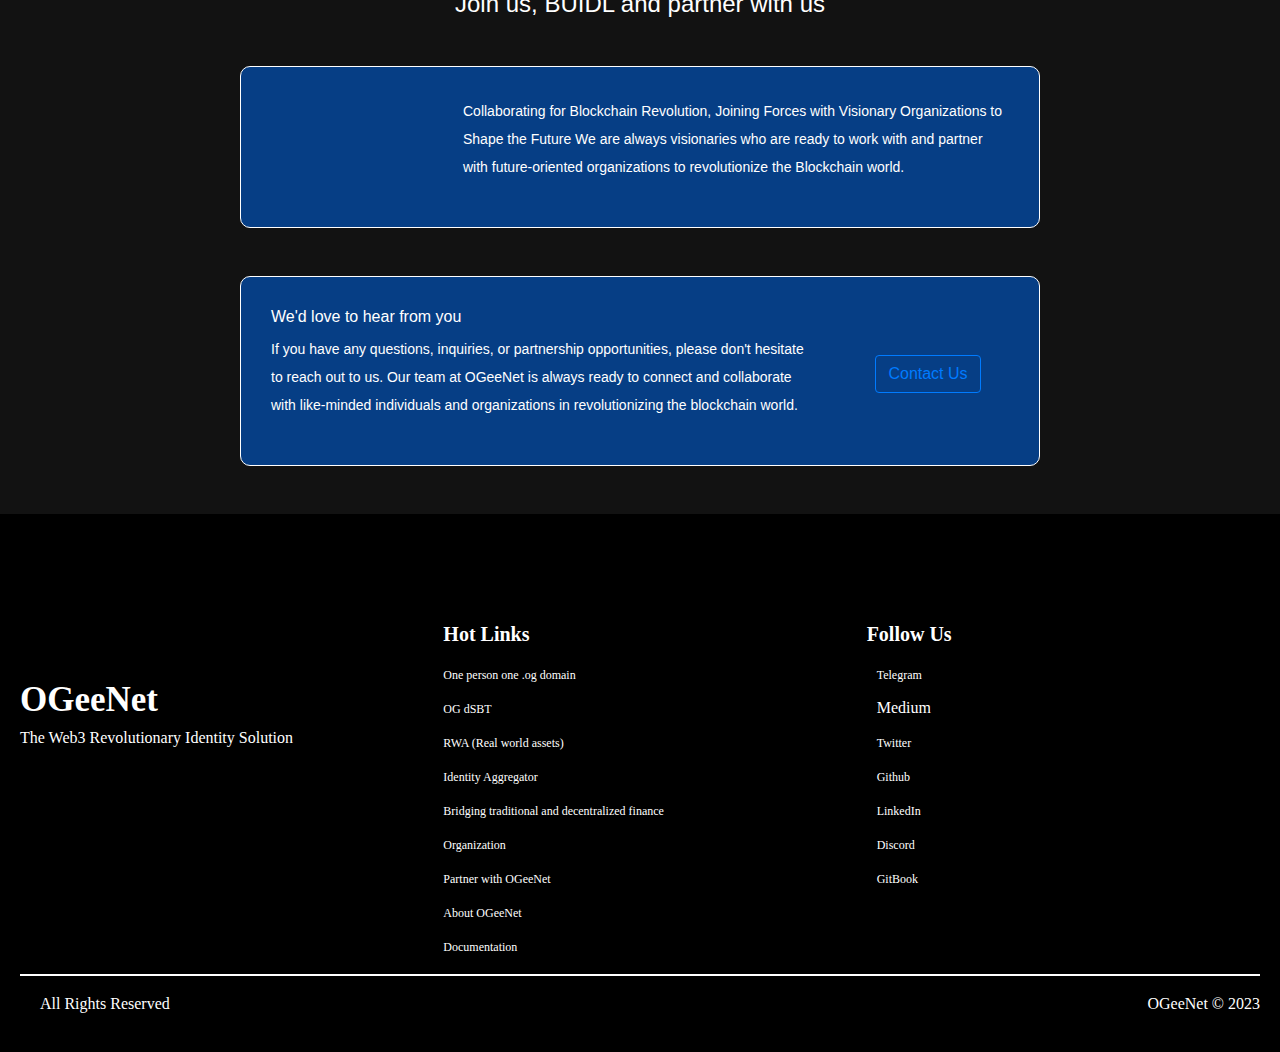
==== commit 7b654dd7: "index" ====
--- a/index.html
+++ b/index.html
@@ -90,7 +90,7 @@
 
 
 
-    <div class="container py-5" id="page-card">
+    <div class="container" id="page-card">
         <h4 class="text-center pb-5">Dwell in more secure web3 and authenticate anonymously</h4>
 
         <div>
@@ -102,7 +102,7 @@
                    
                   
                   <div class="card-body">
-                    <h5 class="card-title">Protect yourself online and remain fully private</h5>
+                    <h5 class="card-title" style="font-weight: 900; font-size: 16px;">Protect yourself online and remain fully private</h5>
         
                     <p class="card-text">
                         <ul>
@@ -125,7 +125,7 @@
                     <i class="">Web3 Solutions for a Decentralized Future</i>
                  
                   <div class="card-body">
-                    <h5 class="card-title">Enhancing Security Measures:</h5>
+                    <h5 class="card-title" style="font-weight: 900; font-size: 16px;">Enhancing Security Measures:</h5>
             
                     <p class="card-text">
                        
@@ -148,7 +148,7 @@
 
 
 
-    <div class="container py-5" id="flip-card">
+    <!-- <div class="container py-5" id="flip-card">
       <h4 class="text-center pb-5">Identity Solution to onboard next $1 trillion
         market
       </h4>
@@ -222,43 +222,59 @@
 
         
       <div>
-        <div id="carouselExampleIndicators" class="carousel slide" data-ride="carousel">
+        <div id="carouselExampleIndicator" class="carousel slide" data-ride="carousel">
     
           <div class="carousel-inner">
             <div class="carousel-item active">
-             <div id="float-card">
-              <!-- <h5>Bridging Real-World Assets to the Blockchain</h5>
-
-                <h6>Connecting RWAs (Real world assets) to Blockchain</h6>
-                <p>
-                  A safe way to bring businesses involving RWAs to web3 safely while maintaining compliance, regulations, user privacy interaction, and KYC in a decentralized form.
-                </p>
-                
-                <a href="#">Learn more</a> -->
-
-             </div>
+              <div id="float-card">
+                <h5 class="mb-5">Bridging Real-World Assets to the Blockchain</h5>
+
+                <h6 class="mb-3">Connecting RWAs (Real world assets) to Blockchain</h6>
+                <p class="mb-5">
+                  A safe way to bring businesses involving RWAs to web3 safely while maintaining compliance, regulations, user privacy interaction, and KYC in a decentralized form.
+                </p>
+                
+                <a href="#">Learn more</a>
+              </div>
             </div>
             <div class="carousel-item">
-              <h1 class="d-block w-100 text-center">Hey</h1>
+              <div id="float-card">
+                <h5 class="mb-5">Seamless Identity Aggression: Streamling User Identity Across Web2 and Web3 Era</h5>
+
+                <h6 class="mb-3">Connecting RWAs (Real world assets) to Blockchain</h6>
+                <p class="mb-5">
+                  A safe way to bring businesses involving RWAs to web3 safely while maintaining compliance, regulations, user privacy interaction, and KYC in a decentralized form.
+                </p>
+                
+                <a href="#">Learn more</a>
+              </div>
             </div>
             <div class="carousel-item">
-              <h1 class="d-block w-100 text-center">Welcome</h1>
+              <div id="float-card">
+                <h5 class="mb-5">Empowering Privacy</h5>
+
+                <h6 class="mb-3">Connecting RWAs (Real world assets) to Blockchain</h6>
+                <p class="mb-5">
+                  A safe way to bring businesses involving RWAs to web3 safely while maintaining compliance, regulations, user privacy interaction, and KYC in a decentralized form.
+                </p>
+                
+                <a href="#">Learn more</a>
+              </div>
             </div>
           </div>
-          <a class="carousel-control-prev" href="#carouselExampleIndicators" role="button" data-slide="prev">
+          <a class="carousel-control-prev" href="#carouselExampleIndicator" role="button" data-slide="prev">
             <span class="carousel-control-prev-icon" aria-hidden="true"></span>
             <span class="sr-only">Previous</span>
           </a>
-          <a class="carousel-control-next" href="#carouselExampleIndicators" role="button" data-slide="next">
+          <a class="carousel-control-next" href="#carouselExampleIndicator" role="button" data-slide="next">
             <span class="carousel-control-next-icon" aria-hidden="true"></span>
             <span class="sr-only">Next</span>
           </a>
         </div>
-      </div>
 
 
       <div>
-
+ -->
 
 
 
@@ -331,13 +347,9 @@
                     <a href="#" class="brand">OGeeNet</a>
                     <p>The Web3 Revolutionary Identity Solution</p>
                 </div>
-                <div class="col-lg-4">
+                <div class="col-lg-4 col-6 mt-5">
                     <h5 class="mb-3">Hot Links</h5>
-            
-
-
-
-
+          
                     <ul>
                         <li><a href="#">One person one .og domain</a></li>
                         <li><a href="#">OG dSBT</a></li>
@@ -352,7 +364,7 @@
                     </ul>
                 </div>
 
-                <div class="col-lg-4">
+                <div class="col-lg-4 col-6 mt-5" >
                     <h5 class="mb-3">Follow Us</h5>
                     <ul>
                         <li><a href="https://t.me/BetaNft"><i class="fa-brands fa-telegram"></i>Telegram</a></li>
--- a/css/styles.css
+++ b/css/styles.css
@@ -106,7 +106,6 @@
     position: relative;
     left: 0px;
     z-index: -1;
-    max-width: 800px;
     border-radius: 60px 60px 0 0;
     /* -webkit-filter: blur(10px);
     filter: blur(10px); */
@@ -140,25 +139,21 @@
 }
 
 #page-card{
-    color: #000;
+    color: #fff;
     margin-top: 50px;
-    
-    
+
 }
 #page-card .card{
+    margin: auto;
     border-radius: 0px 0px 60px 60px;
     background-color: #063E85;
-    margin-top: 10px;
-    padding: 30px;
-}
-
-
-#page-card h4{
-    color: #fff;
+    margin-top: 15px;
+    padding: 10px;
+    width: 450px;
 }
 
 #page-card .card-body{
-    margin-top: 150px;
+    margin-top: 55px;
 }
 
 #page-card  i{
@@ -222,7 +217,7 @@
 footer{
     font-family: 'Montserrat';
     background-color: #000000;
-    padding: 60px 20px 20px 0;
+    padding: 60px 20px 20px 20px;
 }
 
 
@@ -265,7 +260,13 @@
         padding: 8px 50px;
     }
   
-
+    #page-card .card{
+        margin-right: 20px;
+        padding: 20px;
+    }
+    #page-card .card-body{
+        margin-top: 105px;
+    }
     #p-line {
         margin: auto;
         width: 100px;
@@ -285,7 +286,7 @@
 
     footer #footer-brand{
         margin-top: 100px;
-        text-align: center;
+        
     }
     
 
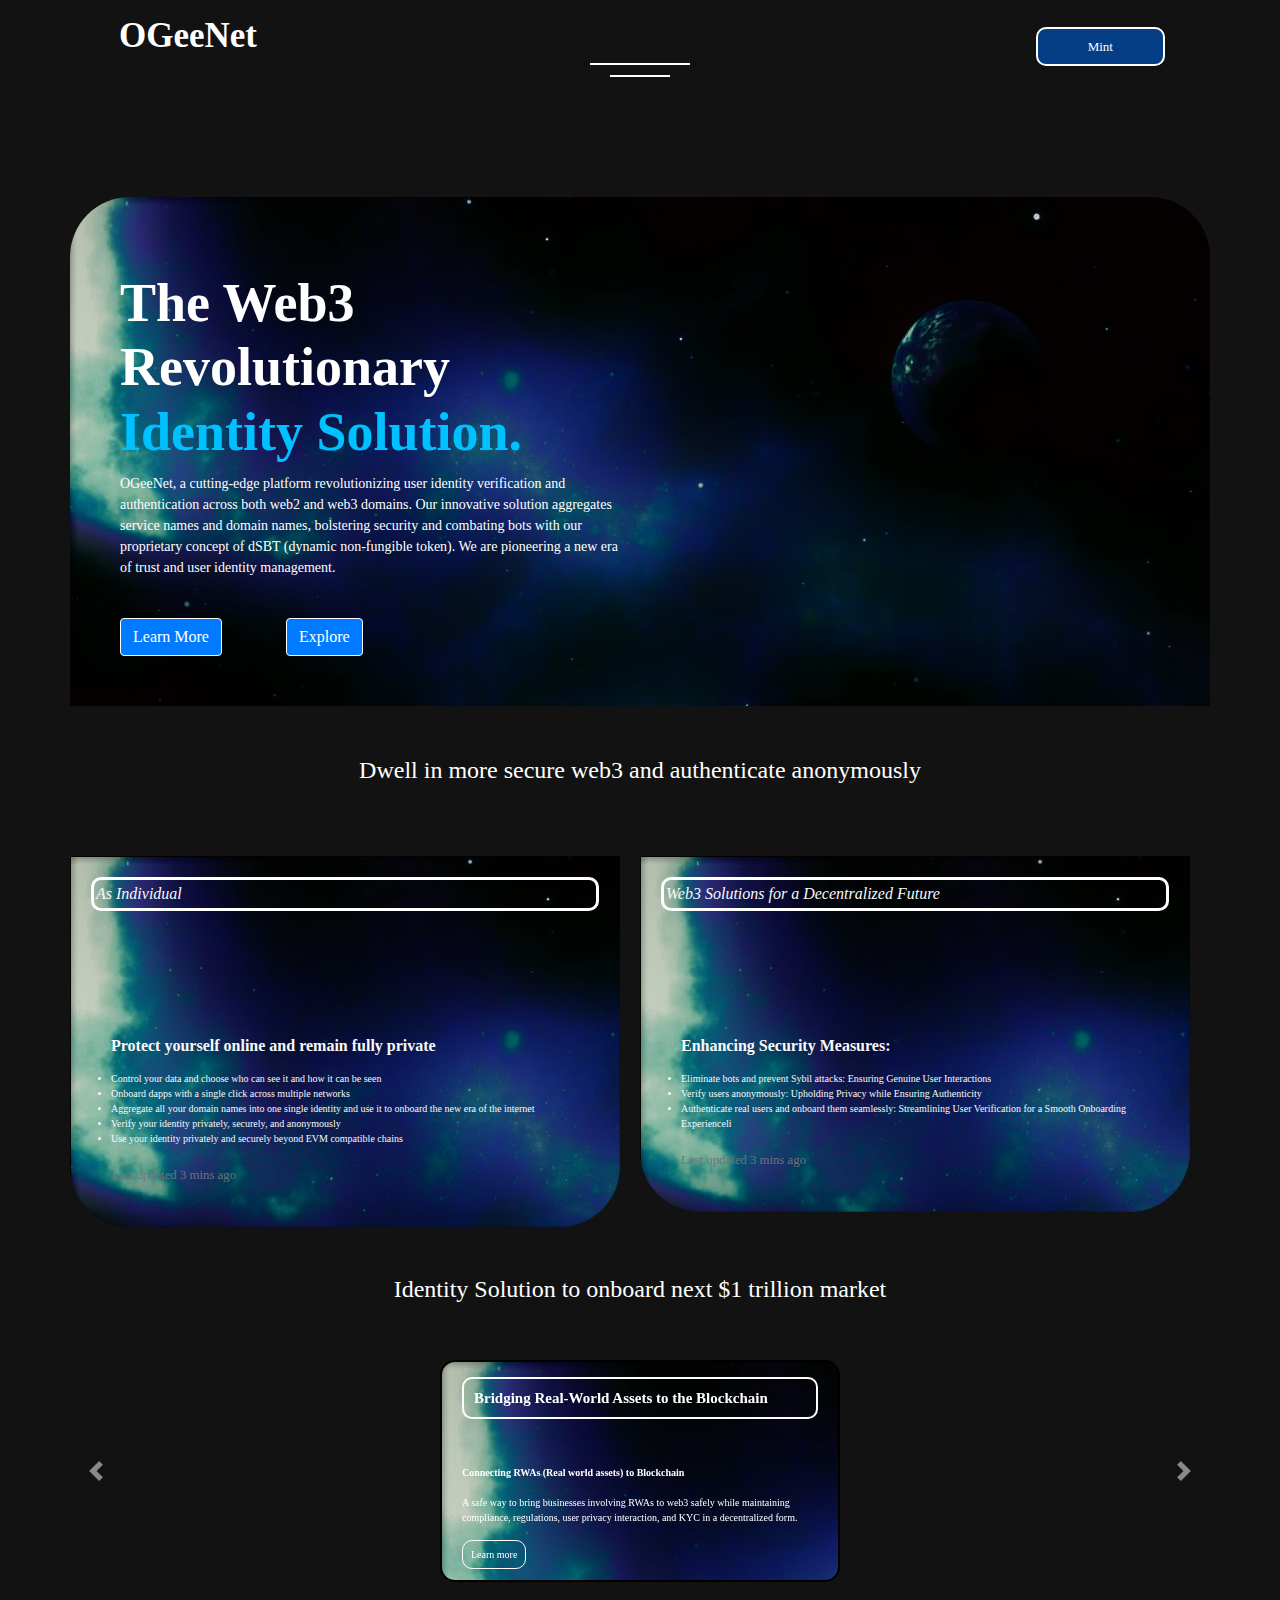
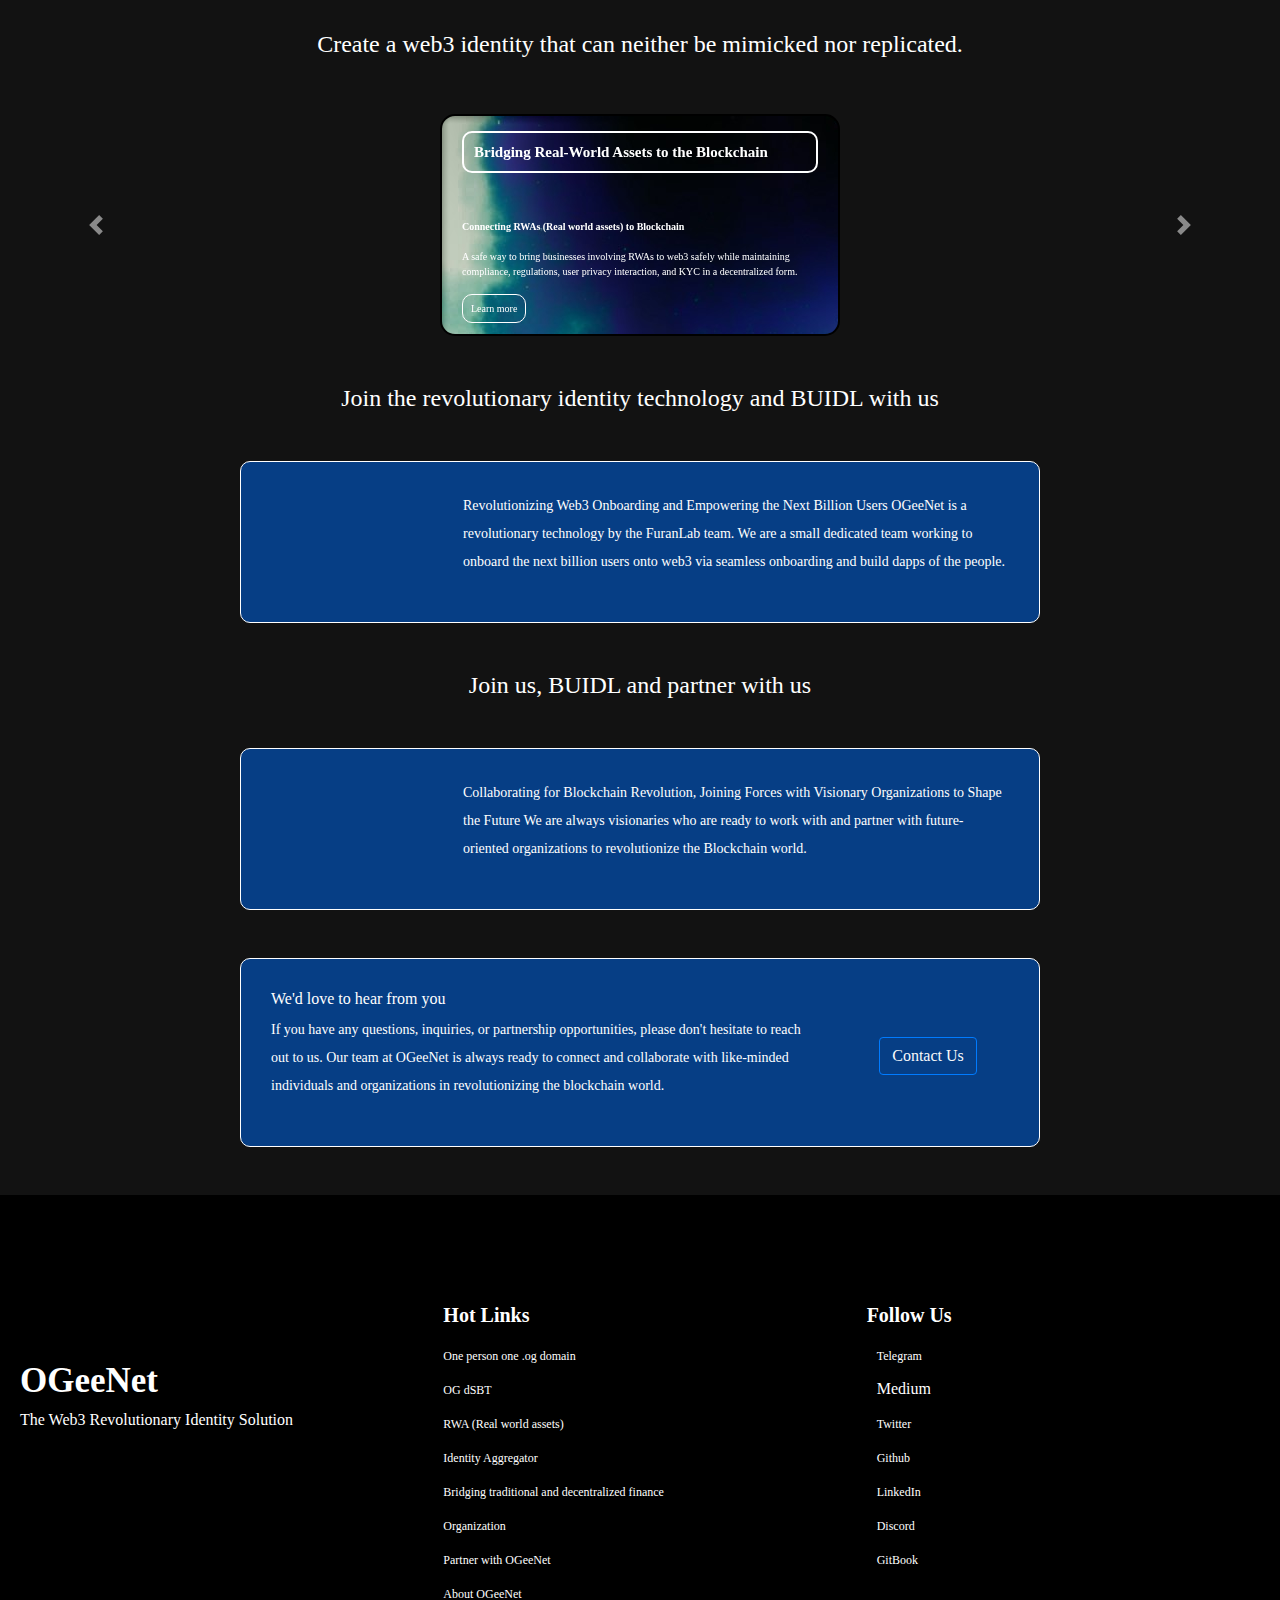
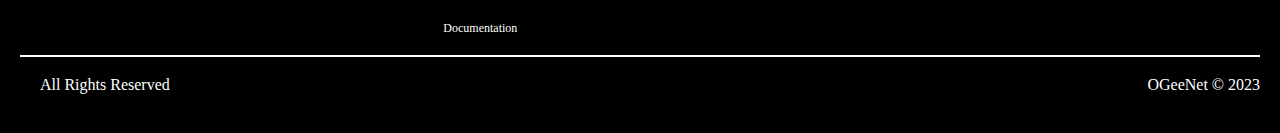
==== commit 4539a0b6: "slide update" ====
--- a/index.html
+++ b/index.html
@@ -148,8 +148,8 @@
 
 
 
-    <!-- <div class="container py-5" id="flip-card">
-      <h4 class="text-center pb-5">Identity Solution to onboard next $1 trillion
+    <div id="flip-card">
+      <h4 class="text-center pb-5 mt-5">Identity Solution to onboard next $1 trillion
         market
       </h4>
 
@@ -163,7 +163,7 @@
                 <h5 class="mb-5">Bridging Real-World Assets to the Blockchain</h5>
 
                 <h6 class="mb-3">Connecting RWAs (Real world assets) to Blockchain</h6>
-                <p class="mb-5">
+                <p class="mb-3">
                   A safe way to bring businesses involving RWAs to web3 safely while maintaining compliance, regulations, user privacy interaction, and KYC in a decentralized form.
                 </p>
                 
@@ -175,7 +175,7 @@
                 <h5 class="mb-5">Seamless Identity Aggression: Streamling User Identity Across Web2 and Web3 Era</h5>
 
                 <h6 class="mb-3">Connecting RWAs (Real world assets) to Blockchain</h6>
-                <p class="mb-5">
+                <p class="mb-3">
                   A safe way to bring businesses involving RWAs to web3 safely while maintaining compliance, regulations, user privacy interaction, and KYC in a decentralized form.
                 </p>
                 
@@ -187,7 +187,7 @@
                 <h5 class="mb-5">Empowering Privacy</h5>
 
                 <h6 class="mb-3">Connecting RWAs (Real world assets) to Blockchain</h6>
-                <p class="mb-5">
+                <p class="mb-3">
                   A safe way to bring businesses involving RWAs to web3 safely while maintaining compliance, regulations, user privacy interaction, and KYC in a decentralized form.
                 </p>
                 
@@ -212,11 +212,11 @@
       <div>
 
 
-      
+      <!-- SECTION 2 -->
 
         
-    <div class="container py-5" id="flip-card">
-      <h4 class="text-center pb-5">Create a web3 identity that can
+    <div id="flip-card">
+      <h4 class="text-center pb-5 mt-5">Create a web3 identity that can
         neither be mimicked nor replicated.
       </h4>
 
@@ -230,7 +230,7 @@
                 <h5 class="mb-5">Bridging Real-World Assets to the Blockchain</h5>
 
                 <h6 class="mb-3">Connecting RWAs (Real world assets) to Blockchain</h6>
-                <p class="mb-5">
+                <p class="mb-3">
                   A safe way to bring businesses involving RWAs to web3 safely while maintaining compliance, regulations, user privacy interaction, and KYC in a decentralized form.
                 </p>
                 
@@ -242,7 +242,7 @@
                 <h5 class="mb-5">Seamless Identity Aggression: Streamling User Identity Across Web2 and Web3 Era</h5>
 
                 <h6 class="mb-3">Connecting RWAs (Real world assets) to Blockchain</h6>
-                <p class="mb-5">
+                <p class="mb-3">
                   A safe way to bring businesses involving RWAs to web3 safely while maintaining compliance, regulations, user privacy interaction, and KYC in a decentralized form.
                 </p>
                 
@@ -254,7 +254,7 @@
                 <h5 class="mb-5">Empowering Privacy</h5>
 
                 <h6 class="mb-3">Connecting RWAs (Real world assets) to Blockchain</h6>
-                <p class="mb-5">
+                <p class="mb-3">
                   A safe way to bring businesses involving RWAs to web3 safely while maintaining compliance, regulations, user privacy interaction, and KYC in a decentralized form.
                 </p>
                 
@@ -274,7 +274,7 @@
 
 
       <div>
- -->
+
 
 
 
@@ -330,7 +330,7 @@
          </div>
          <div class="col-lg-3 ">
            <p class="text-center text-light mt-5">
-             <a href="#" class="btn btn-outline-primary">Contact Us</a>
+             <a href="#" class="btn btn-outline-primary text-light">Contact Us</a>
            </p>
          </div>
         </div>
--- a/css/styles.css
+++ b/css/styles.css
@@ -9,6 +9,7 @@
 body {
     background-color: #121212;
     color: white;
+    font-family: 'Montserrat';
 }
 
 a {
@@ -146,7 +147,10 @@
 #page-card .card{
     margin: auto;
     border-radius: 0px 0px 60px 60px;
-    background-color: #063E85;
+    background-image: url(../images/bgimage.gif);
+    position: relative;
+    left: 0px;
+    z-index: -1;
     margin-top: 15px;
     padding: 10px;
     width: 450px;
@@ -183,16 +187,19 @@
 }
 
 #flip-card #float-card{
-    border: 2px solid #063E85;
+    border: 2px solid #000;
     border-radius: 15px;
-    background-color: #063E85;
-    max-width: 600px;
-    margin: auto;
-    padding: 50px 30px;
+    background-image: url(../images/bgimage.gif);
+    position: relative;
+    left: 0px;
+    z-index: -1;
+    padding: 15px 20px;
+    margin: auto;
+    width: 400px;
 }
 
 #float-card h5{
-
+ font-size: 15px;
  font-weight: 600;
  border: 2px solid #fff;
  padding: 10px;
@@ -201,14 +208,19 @@
 }
 #float-card h6{
     font-weight: 600;
-    font-size: 18px;
+    font-size: 10px;
 }
 
 #float-card a{
     border: 1px solid #fff;
     border-radius: 10px;
     padding: 8px;
-    margin-top: 20px;
+    margin-top: 10px;
+    font-size: 10px;
+}
+
+#float-card p{
+    font-size: 10px;
 }
 
 
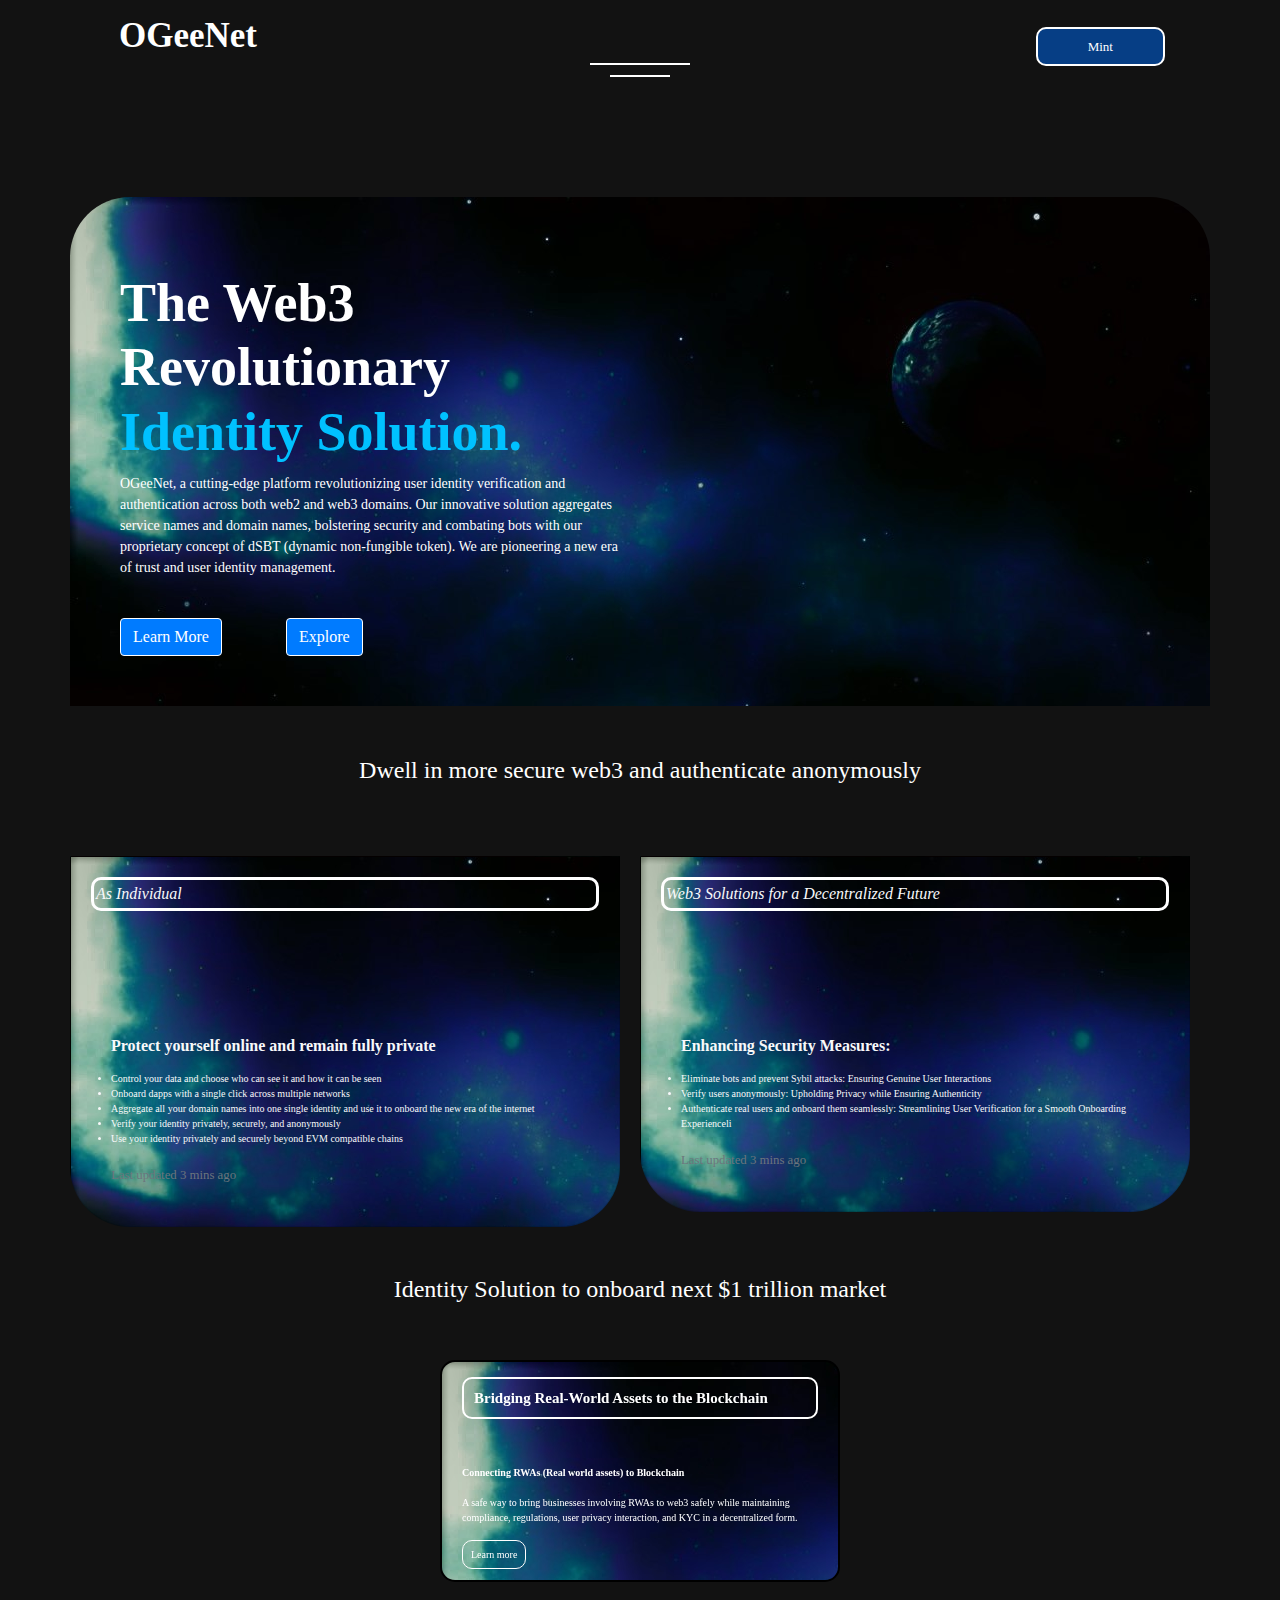
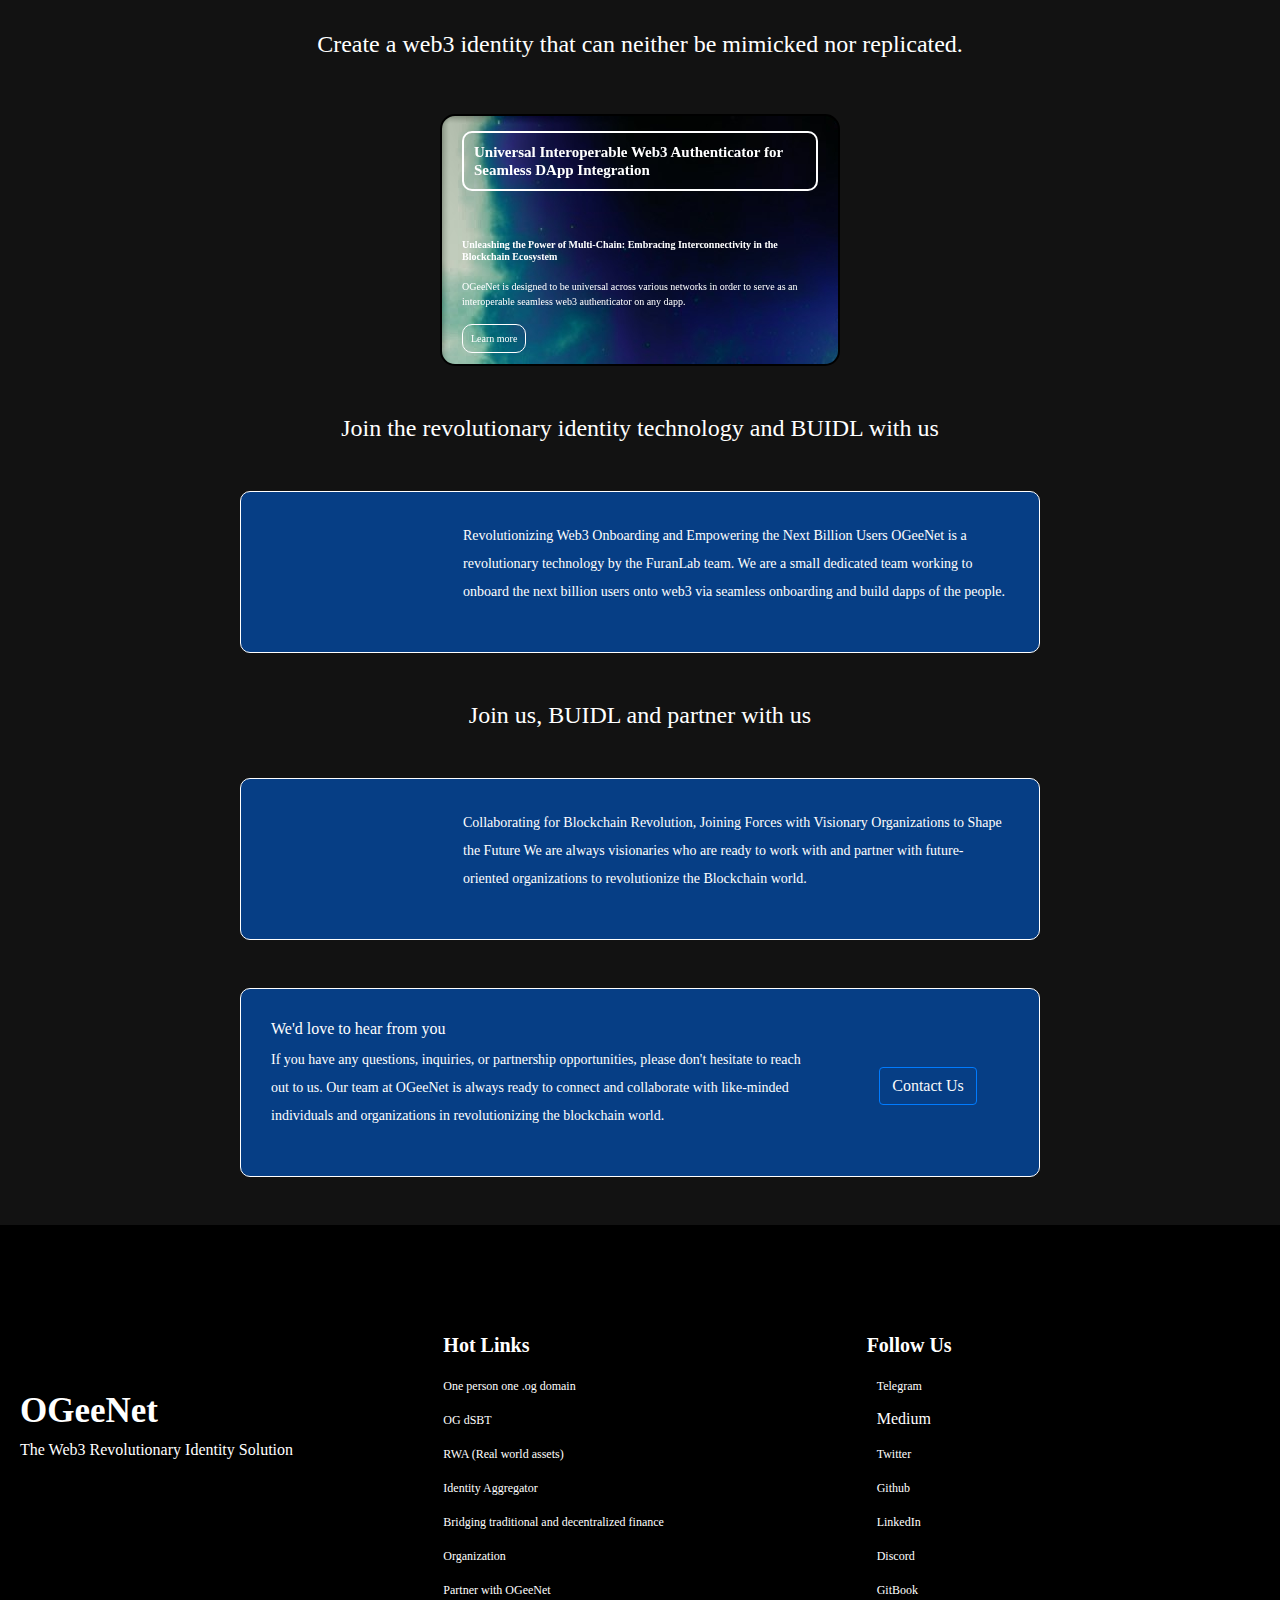
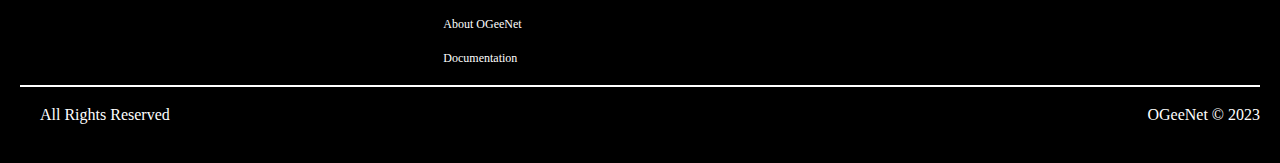
==== commit 3ae7af98: "slide update" ====
--- a/index.html
+++ b/index.html
@@ -174,9 +174,9 @@
               <div id="float-card">
                 <h5 class="mb-5">Seamless Identity Aggression: Streamling User Identity Across Web2 and Web3 Era</h5>
 
-                <h6 class="mb-3">Connecting RWAs (Real world assets) to Blockchain</h6>
-                <p class="mb-3">
-                  A safe way to bring businesses involving RWAs to web3 safely while maintaining compliance, regulations, user privacy interaction, and KYC in a decentralized form.
+                <h6 class="mb-3">Embracing .og Domains: Unleashing the Potential of Open Graphs</h6>
+                <p class="mb-3">
+                  Interoperable identity aggregator that streamlines user identity to a simple form across multiple chains and across the internet era (web2 and web3).
                 </p>
                 
                 <a href="#">Learn more</a>
@@ -186,9 +186,10 @@
               <div id="float-card">
                 <h5 class="mb-5">Empowering Privacy</h5>
 
-                <h6 class="mb-3">Connecting RWAs (Real world assets) to Blockchain</h6>
-                <p class="mb-3">
-                  A safe way to bring businesses involving RWAs to web3 safely while maintaining compliance, regulations, user privacy interaction, and KYC in a decentralized form.
+                <h6 class="mb-3">Control: A Sybil and Fake User Prevention Solution</h6>
+                <p class="mb-3">
+                  Diving into dSBT: Unlocking the Potential of Decentralized Synthetic Asset Tokens
+                  Privacy control solution that prevents Sybil and fake users.
                 </p>
                 
                 <a href="#">Learn more</a>
@@ -196,11 +197,11 @@
             </div>
           </div>
           <a class="carousel-control-prev" href="#carouselExampleIndicators" role="button" data-slide="prev">
-            <span class="carousel-control-prev-icon" aria-hidden="true"></span>
+            <!-- <span class="carousel-control-prev-icon" aria-hidden="true"></span> -->
             <span class="sr-only">Previous</span>
           </a>
           <a class="carousel-control-next" href="#carouselExampleIndicators" role="button" data-slide="next">
-            <span class="carousel-control-next-icon" aria-hidden="true"></span>
+            <!-- <span class="carousel-control-next-icon" aria-hidden="true"></span> -->
             <span class="sr-only">Next</span>
           </a>
         </div>
@@ -227,11 +228,12 @@
           <div class="carousel-inner">
             <div class="carousel-item active">
               <div id="float-card">
-                <h5 class="mb-5">Bridging Real-World Assets to the Blockchain</h5>
-
-                <h6 class="mb-3">Connecting RWAs (Real world assets) to Blockchain</h6>
-                <p class="mb-3">
-                  A safe way to bring businesses involving RWAs to web3 safely while maintaining compliance, regulations, user privacy interaction, and KYC in a decentralized form.
+                <h5 class="mb-5">Universal Interoperable Web3 Authenticator for Seamless DApp Integration</h5>
+
+                <h6 class="mb-3">Unleashing the Power of Multi-Chain: Embracing Interconnectivity in the Blockchain Ecosystem</h6>
+                <p class="mb-3">
+                 
+                  OGeeNet is designed to be universal across various networks in order to serve as an interoperable seamless web3 authenticator on any dapp.
                 </p>
                 
                 <a href="#">Learn more</a>
@@ -239,11 +241,11 @@
             </div>
             <div class="carousel-item">
               <div id="float-card">
-                <h5 class="mb-5">Seamless Identity Aggression: Streamling User Identity Across Web2 and Web3 Era</h5>
-
-                <h6 class="mb-3">Connecting RWAs (Real world assets) to Blockchain</h6>
-                <p class="mb-3">
-                  A safe way to bring businesses involving RWAs to web3 safely while maintaining compliance, regulations, user privacy interaction, and KYC in a decentralized form.
+                <h5 class="mb-5">Hierarchical Verification Empowered by Method Calls and Smart Contracts</h5>
+
+                <h6 class="mb-3">Achieving Scalability: Expanding Horizons with OGeeNet's Robust Architecture</h6>
+                <p class="mb-3">
+                  OGeeNet is designed with method calls that leverage other pre-existing services and aggregate them with robust smart contracts and mathematical calculations to turn it into hierarchical verification.
                 </p>
                 
                 <a href="#">Learn more</a>
@@ -251,11 +253,12 @@
             </div>
             <div class="carousel-item">
               <div id="float-card">
-                <h5 class="mb-5">Empowering Privacy</h5>
-
-                <h6 class="mb-3">Connecting RWAs (Real world assets) to Blockchain</h6>
-                <p class="mb-3">
-                  A safe way to bring businesses involving RWAs to web3 safely while maintaining compliance, regulations, user privacy interaction, and KYC in a decentralized form.
+                <h5 class="mb-5">
+                  Safeguarding Identity and Data Privacy through Blockchain Conversion and Preservation</h5>
+
+                <h6 class="mb-3">Preserving Anonymity: Empowering Privacy with OGeeNet's Secure and Anonymous Transactions</h6>
+                <p class="mb-3">
+                  With OGeeNet dSBT, users' identity and online data can easily be converted and transferred into Blockchain for preservation and full privacy.
                 </p>
                 
                 <a href="#">Learn more</a>
@@ -263,11 +266,11 @@
             </div>
           </div>
           <a class="carousel-control-prev" href="#carouselExampleIndicator" role="button" data-slide="prev">
-            <span class="carousel-control-prev-icon" aria-hidden="true"></span>
+            <!-- <span class="carousel-control-prev-icon" aria-hidden="true"></span> -->
             <span class="sr-only">Previous</span>
           </a>
           <a class="carousel-control-next" href="#carouselExampleIndicator" role="button" data-slide="next">
-            <span class="carousel-control-next-icon" aria-hidden="true"></span>
+            <!-- <span class="carousel-control-next-icon" aria-hidden="true"></span> -->
             <span class="sr-only">Next</span>
           </a>
         </div>
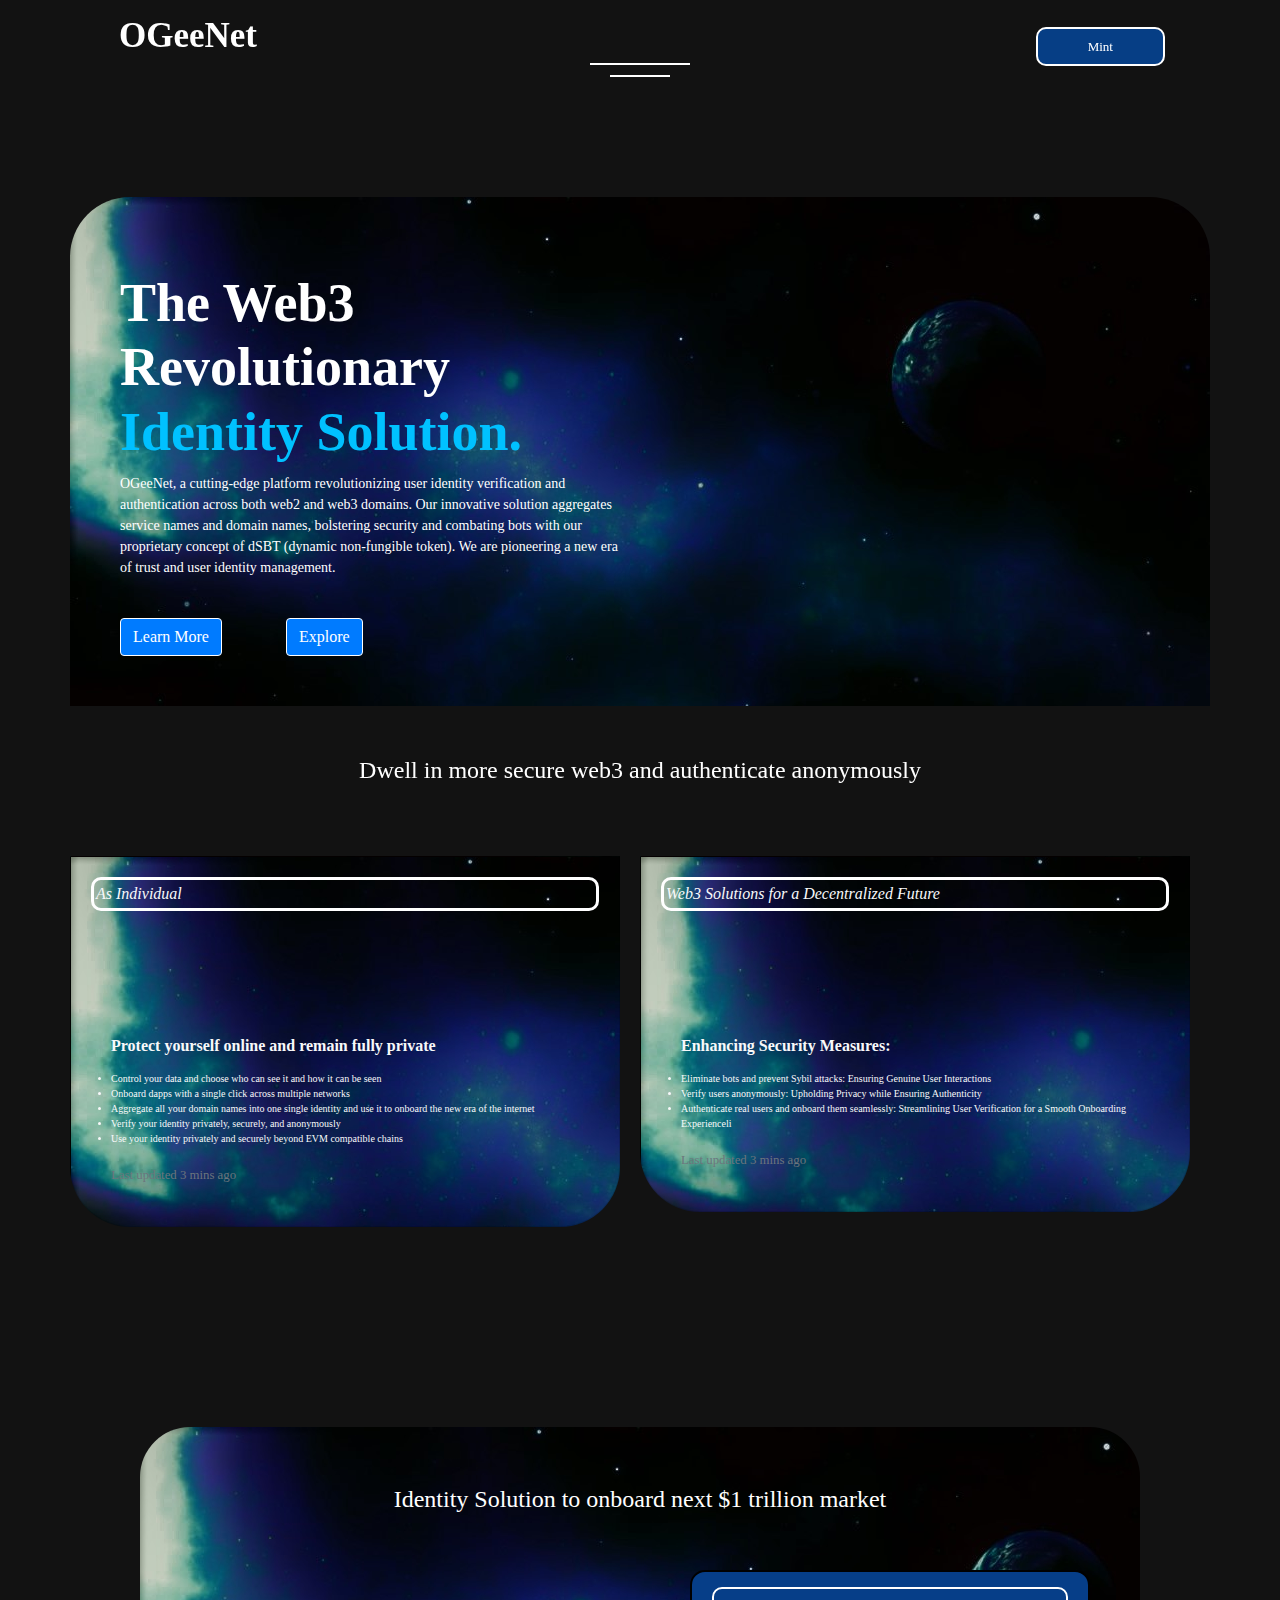
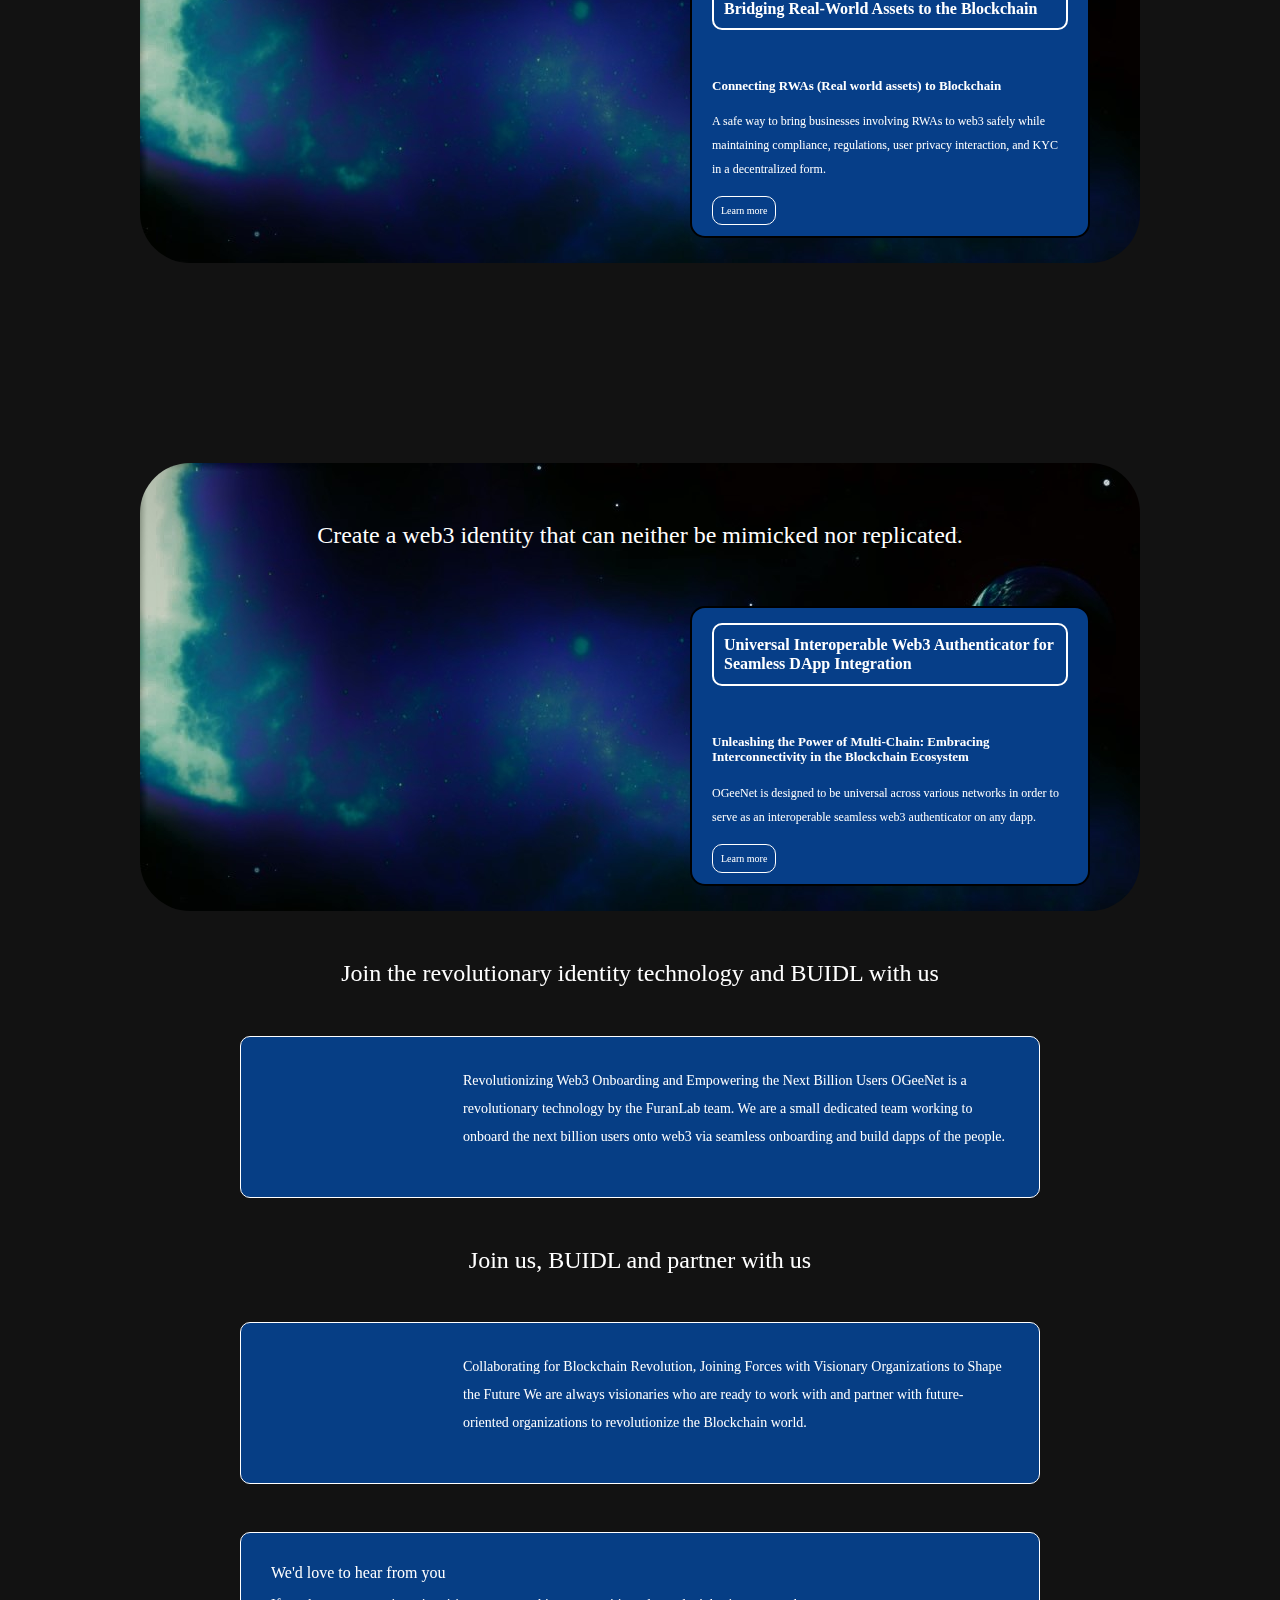
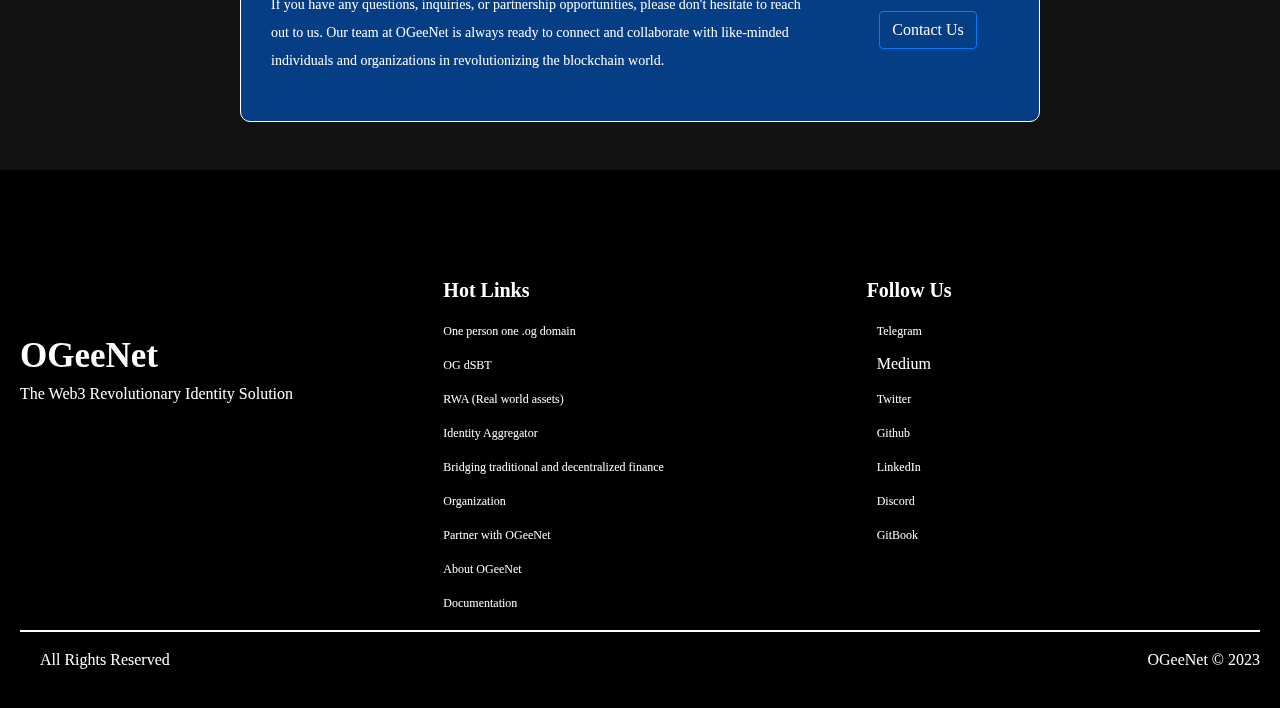
==== commit 8842c299: "desktopMode update" ====
--- a/index.html
+++ b/index.html
@@ -149,134 +149,137 @@
 
 
     <div id="flip-card">
-      <h4 class="text-center pb-5 mt-5">Identity Solution to onboard next $1 trillion
-        market
-      </h4>
+      <div class="card-bg">
+        <h4 class="text-center pb-5 mt-5">Identity Solution to onboard next $1 trillion
+          market
+        </h4>
+  
+          
+        <div>
+          <div id="carouselExampleIndicators" class="carousel slide" data-ride="carousel">
+      
+            <div class="carousel-inner">
+              <div class="carousel-item active">
+                <div id="float-card">
+                  <h5 class="mb-5">Bridging Real-World Assets to the Blockchain</h5>
+  
+                  <h6 class="mb-3">Connecting RWAs (Real world assets) to Blockchain</h6>
+                  <p class="mb-3">
+                    A safe way to bring businesses involving RWAs to web3 safely while maintaining compliance, regulations, user privacy interaction, and KYC in a decentralized form.
+                  </p>
+                  
+                  <a href="#">Learn more</a>
+                </div>
+              </div>
+              <div class="carousel-item">
+                <div id="float-card">
+                  <h5 class="mb-5">Seamless Identity Aggression: Streamling User Identity Across Web2 and Web3 Era</h5>
+  
+                  <h6 class="mb-3">Embracing .og Domains: Unleashing the Potential of Open Graphs</h6>
+                  <p class="mb-3">
+                    Interoperable identity aggregator that streamlines user identity to a simple form across multiple chains and across the internet era (web2 and web3).
+                  </p>
+                  
+                  <a href="#">Learn more</a>
+                </div>
+              </div>
+              <div class="carousel-item">
+                <div id="float-card">
+                  <h5 class="mb-5">Empowering Privacy</h5>
+  
+                  <h6 class="mb-3">Control: A Sybil and Fake User Prevention Solution</h6>
+                  <p class="mb-3">
+                    Diving into dSBT: Unlocking the Potential of Decentralized Synthetic Asset Tokens
+                    Privacy control solution that prevents Sybil and fake users.
+                  </p>
+                  
+                  <a href="#">Learn more</a>
+                </div>
+              </div>
+            </div>
+            <a class="carousel-control-prev" href="#carouselExampleIndicators" role="button" data-slide="prev">
+              <!-- <span class="carousel-control-prev-icon" aria-hidden="true"></span> -->
+              <span class="sr-only">Previous</span>
+            </a>
+            <a class="carousel-control-next" href="#carouselExampleIndicators" role="button" data-slide="next">
+              <!-- <span class="carousel-control-next-icon" aria-hidden="true"></span> -->
+              <span class="sr-only">Next</span>
+            </a>
+          </div>
+      </div>
+      </div>
+
+      <div>
+
+
+      <!-- SECTION 2 -->
+
+      <div id="flip-card">
+        <div class="card-bg">
+          <h4 class="text-center pb-5 mt-5">Create a web3 identity that can
+            neither be mimicked nor replicated.
+          </h4>
+          
+            
+          <div>
+            <div id="carouselExampleIndicator" class="carousel slide" data-ride="carousel">
+          
+              <div class="carousel-inner">
+                <div class="carousel-item active">
+                  <div id="float-card">
+                    <h5 class="mb-5">Universal Interoperable Web3 Authenticator for Seamless DApp Integration</h5>
+          
+                    <h6 class="mb-3">Unleashing the Power of Multi-Chain: Embracing Interconnectivity in the Blockchain Ecosystem</h6>
+                    <p class="mb-3">
+                     
+                      OGeeNet is designed to be universal across various networks in order to serve as an interoperable seamless web3 authenticator on any dapp.
+                    </p>
+                    
+                    <a href="#">Learn more</a>
+                  </div>
+                </div>
+                <div class="carousel-item">
+                  <div id="float-card">
+                    <h5 class="mb-5">Hierarchical Verification Empowered by Method Calls and Smart Contracts</h5>
+          
+                    <h6 class="mb-3">Achieving Scalability: Expanding Horizons with OGeeNet's Robust Architecture</h6>
+                    <p class="mb-3">
+                      OGeeNet is designed with method calls that leverage other pre-existing services and aggregate them with robust smart contracts and mathematical calculations to turn it into hierarchical verification.
+                    </p>
+                    
+                    <a href="#">Learn more</a>
+                  </div>
+                </div>
+                <div class="carousel-item">
+                  <div id="float-card">
+                    <h5 class="mb-5">
+                      Safeguarding Identity and Data Privacy through Blockchain Conversion and Preservation</h5>
+          
+                    <h6 class="mb-3">Preserving Anonymity: Empowering Privacy with OGeeNet's Secure and Anonymous Transactions</h6>
+                    <p class="mb-3">
+                      With OGeeNet dSBT, users' identity and online data can easily be converted and transferred into Blockchain for preservation and full privacy.
+                    </p>
+                    
+                    <a href="#">Learn more</a>
+                  </div>
+                </div>
+              </div>
+              <a class="carousel-control-prev" href="#carouselExampleIndicator" role="button" data-slide="prev">
+                <!-- <span class="carousel-control-prev-icon" aria-hidden="true"></span> -->
+                <span class="sr-only">Previous</span>
+              </a>
+              <a class="carousel-control-next" href="#carouselExampleIndicator" role="button" data-slide="next">
+                <!-- <span class="carousel-control-next-icon" aria-hidden="true"></span> -->
+                <span class="sr-only">Next</span>
+              </a>
+            </div>
+        </div>
+        </div>
+  
+        <div>
 
         
-      <div>
-        <div id="carouselExampleIndicators" class="carousel slide" data-ride="carousel">
-    
-          <div class="carousel-inner">
-            <div class="carousel-item active">
-              <div id="float-card">
-                <h5 class="mb-5">Bridging Real-World Assets to the Blockchain</h5>
-
-                <h6 class="mb-3">Connecting RWAs (Real world assets) to Blockchain</h6>
-                <p class="mb-3">
-                  A safe way to bring businesses involving RWAs to web3 safely while maintaining compliance, regulations, user privacy interaction, and KYC in a decentralized form.
-                </p>
-                
-                <a href="#">Learn more</a>
-              </div>
-            </div>
-            <div class="carousel-item">
-              <div id="float-card">
-                <h5 class="mb-5">Seamless Identity Aggression: Streamling User Identity Across Web2 and Web3 Era</h5>
-
-                <h6 class="mb-3">Embracing .og Domains: Unleashing the Potential of Open Graphs</h6>
-                <p class="mb-3">
-                  Interoperable identity aggregator that streamlines user identity to a simple form across multiple chains and across the internet era (web2 and web3).
-                </p>
-                
-                <a href="#">Learn more</a>
-              </div>
-            </div>
-            <div class="carousel-item">
-              <div id="float-card">
-                <h5 class="mb-5">Empowering Privacy</h5>
-
-                <h6 class="mb-3">Control: A Sybil and Fake User Prevention Solution</h6>
-                <p class="mb-3">
-                  Diving into dSBT: Unlocking the Potential of Decentralized Synthetic Asset Tokens
-                  Privacy control solution that prevents Sybil and fake users.
-                </p>
-                
-                <a href="#">Learn more</a>
-              </div>
-            </div>
-          </div>
-          <a class="carousel-control-prev" href="#carouselExampleIndicators" role="button" data-slide="prev">
-            <!-- <span class="carousel-control-prev-icon" aria-hidden="true"></span> -->
-            <span class="sr-only">Previous</span>
-          </a>
-          <a class="carousel-control-next" href="#carouselExampleIndicators" role="button" data-slide="next">
-            <!-- <span class="carousel-control-next-icon" aria-hidden="true"></span> -->
-            <span class="sr-only">Next</span>
-          </a>
-        </div>
-      </div>
-
-
-
-
-      <div>
-
-
-      <!-- SECTION 2 -->
-
-        
-    <div id="flip-card">
-      <h4 class="text-center pb-5 mt-5">Create a web3 identity that can
-        neither be mimicked nor replicated.
-      </h4>
-
-        
-      <div>
-        <div id="carouselExampleIndicator" class="carousel slide" data-ride="carousel">
-    
-          <div class="carousel-inner">
-            <div class="carousel-item active">
-              <div id="float-card">
-                <h5 class="mb-5">Universal Interoperable Web3 Authenticator for Seamless DApp Integration</h5>
-
-                <h6 class="mb-3">Unleashing the Power of Multi-Chain: Embracing Interconnectivity in the Blockchain Ecosystem</h6>
-                <p class="mb-3">
-                 
-                  OGeeNet is designed to be universal across various networks in order to serve as an interoperable seamless web3 authenticator on any dapp.
-                </p>
-                
-                <a href="#">Learn more</a>
-              </div>
-            </div>
-            <div class="carousel-item">
-              <div id="float-card">
-                <h5 class="mb-5">Hierarchical Verification Empowered by Method Calls and Smart Contracts</h5>
-
-                <h6 class="mb-3">Achieving Scalability: Expanding Horizons with OGeeNet's Robust Architecture</h6>
-                <p class="mb-3">
-                  OGeeNet is designed with method calls that leverage other pre-existing services and aggregate them with robust smart contracts and mathematical calculations to turn it into hierarchical verification.
-                </p>
-                
-                <a href="#">Learn more</a>
-              </div>
-            </div>
-            <div class="carousel-item">
-              <div id="float-card">
-                <h5 class="mb-5">
-                  Safeguarding Identity and Data Privacy through Blockchain Conversion and Preservation</h5>
-
-                <h6 class="mb-3">Preserving Anonymity: Empowering Privacy with OGeeNet's Secure and Anonymous Transactions</h6>
-                <p class="mb-3">
-                  With OGeeNet dSBT, users' identity and online data can easily be converted and transferred into Blockchain for preservation and full privacy.
-                </p>
-                
-                <a href="#">Learn more</a>
-              </div>
-            </div>
-          </div>
-          <a class="carousel-control-prev" href="#carouselExampleIndicator" role="button" data-slide="prev">
-            <!-- <span class="carousel-control-prev-icon" aria-hidden="true"></span> -->
-            <span class="sr-only">Previous</span>
-          </a>
-          <a class="carousel-control-next" href="#carouselExampleIndicator" role="button" data-slide="next">
-            <!-- <span class="carousel-control-next-icon" aria-hidden="true"></span> -->
-            <span class="sr-only">Next</span>
-          </a>
-        </div>
-
-
-      <div>
+ 
 
 
 
--- a/css/styles.css
+++ b/css/styles.css
@@ -186,6 +186,14 @@
     line-height: 2em;
 }
 
+#flip-card{
+   
+    margin: auto;
+}
+
+#flip-card h4{
+    padding: 0 50px;
+}
 #flip-card #float-card{
     border: 2px solid #000;
     border-radius: 15px;
@@ -199,7 +207,7 @@
 }
 
 #float-card h5{
- font-size: 15px;
+ font-size: 16px;
  font-weight: 600;
  border: 2px solid #fff;
  padding: 10px;
@@ -208,7 +216,7 @@
 }
 #float-card h6{
     font-weight: 600;
-    font-size: 10px;
+    font-size: 13px;
 }
 
 #float-card a{
@@ -220,7 +228,8 @@
 }
 
 #float-card p{
-    font-size: 10px;
+    font-size: 12px;
+    line-height: 2em;
 }
 
 
@@ -295,6 +304,28 @@
         text-align: center;
     }
 
+    #flip-card #float-card{
+      
+        z-index: -1;
+        padding: 15px 20px;
+        float: right;
+        width: 400px;
+    }
+    #flip-card #float-card {
+        background: #063E88;
+    }
+    #flip-card .card-bg{
+
+        border-radius: 50px;
+        margin: auto;
+        width: 1000px;
+        background-image: url(../images/bgimage.gif);
+        position: relative;
+        left: 0px;
+        z-index: -1;
+        padding: 10px 50px 25px 50px;
+        margin-top: 200px;
+    }
 
     footer #footer-brand{
         margin-top: 100px;
